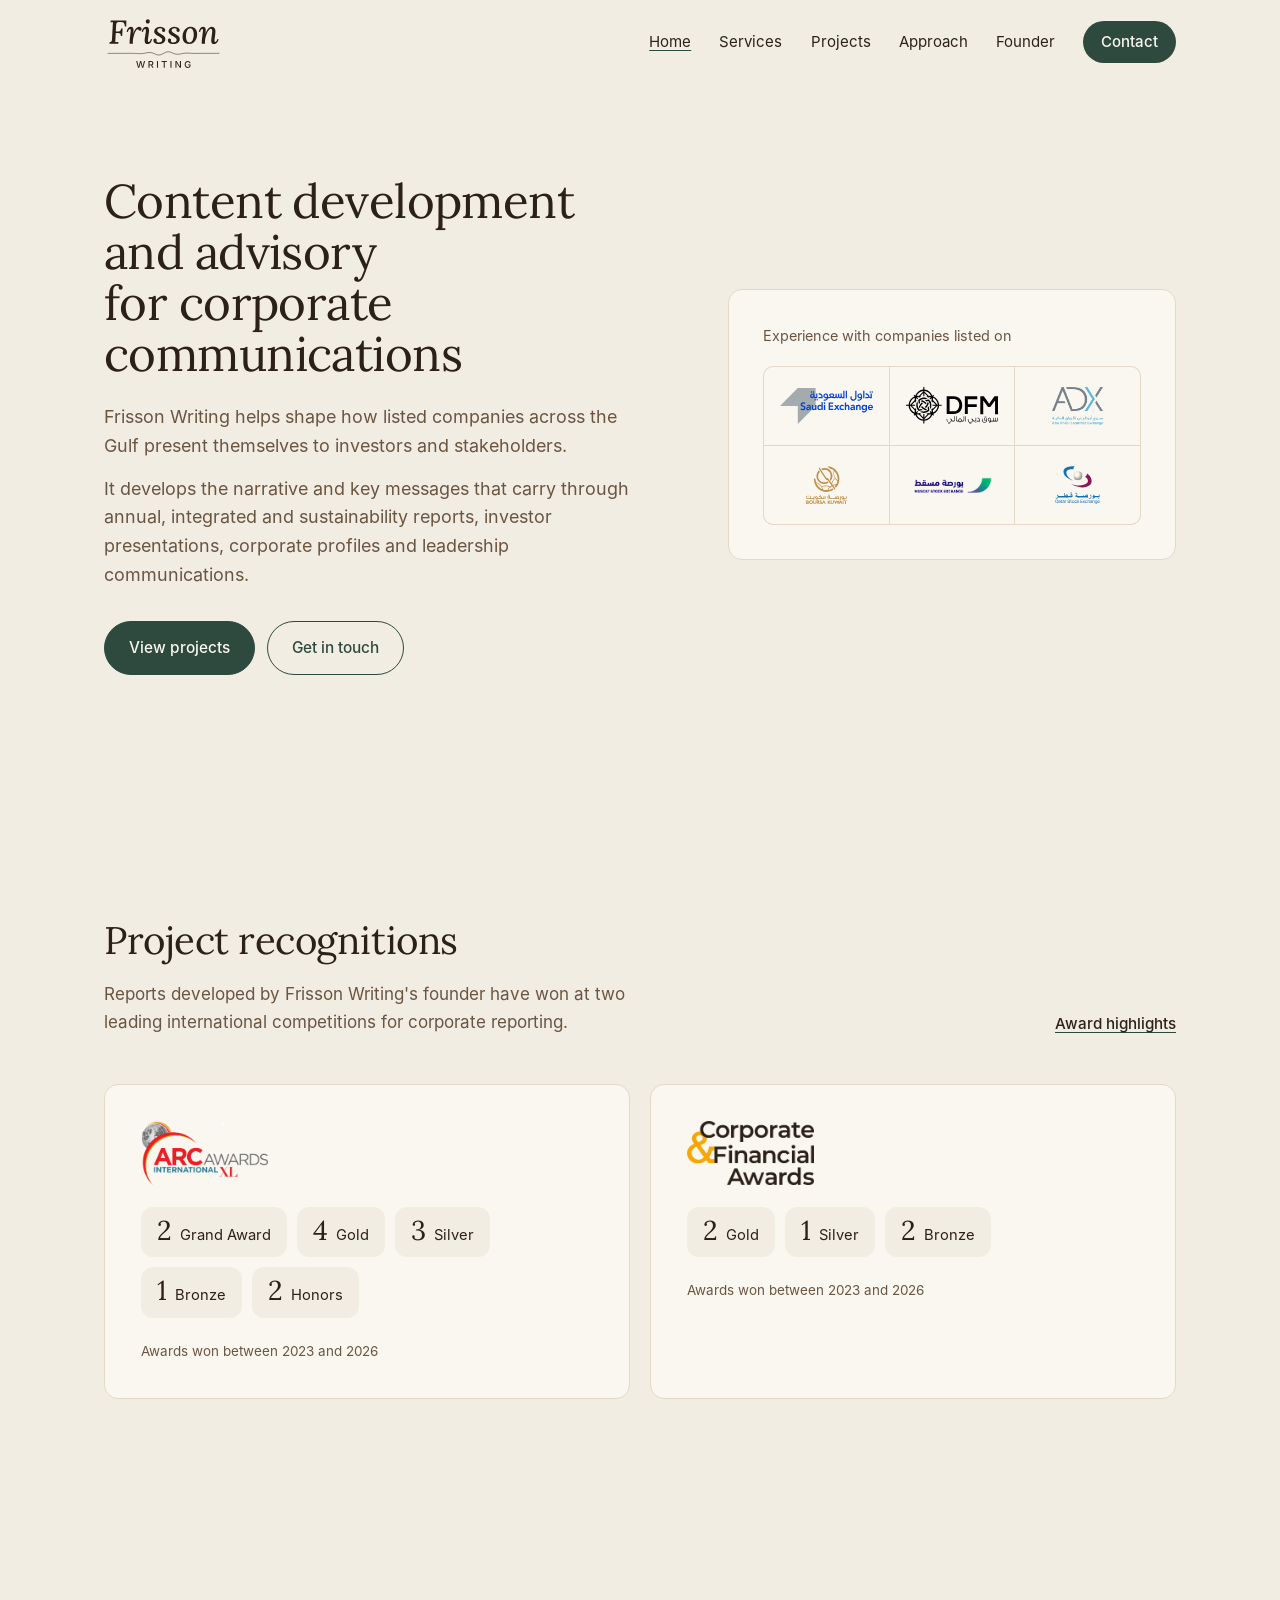
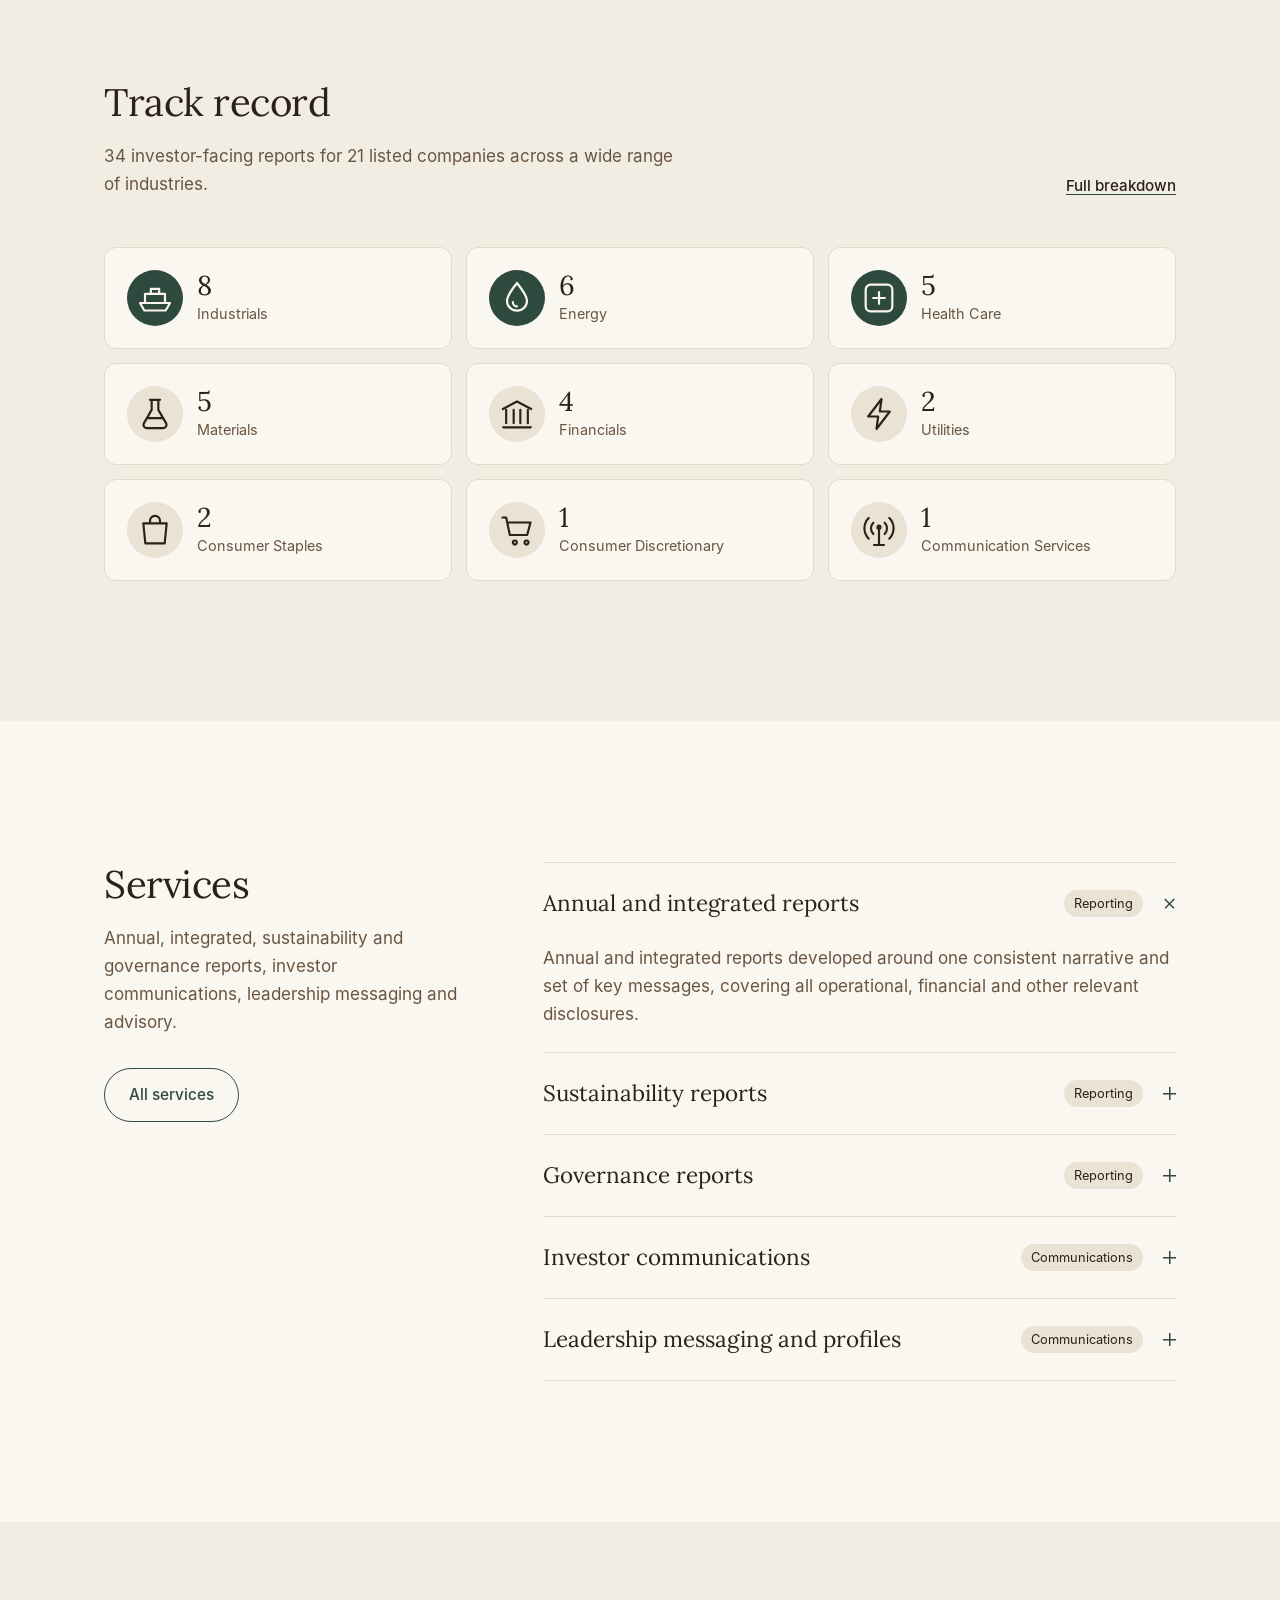
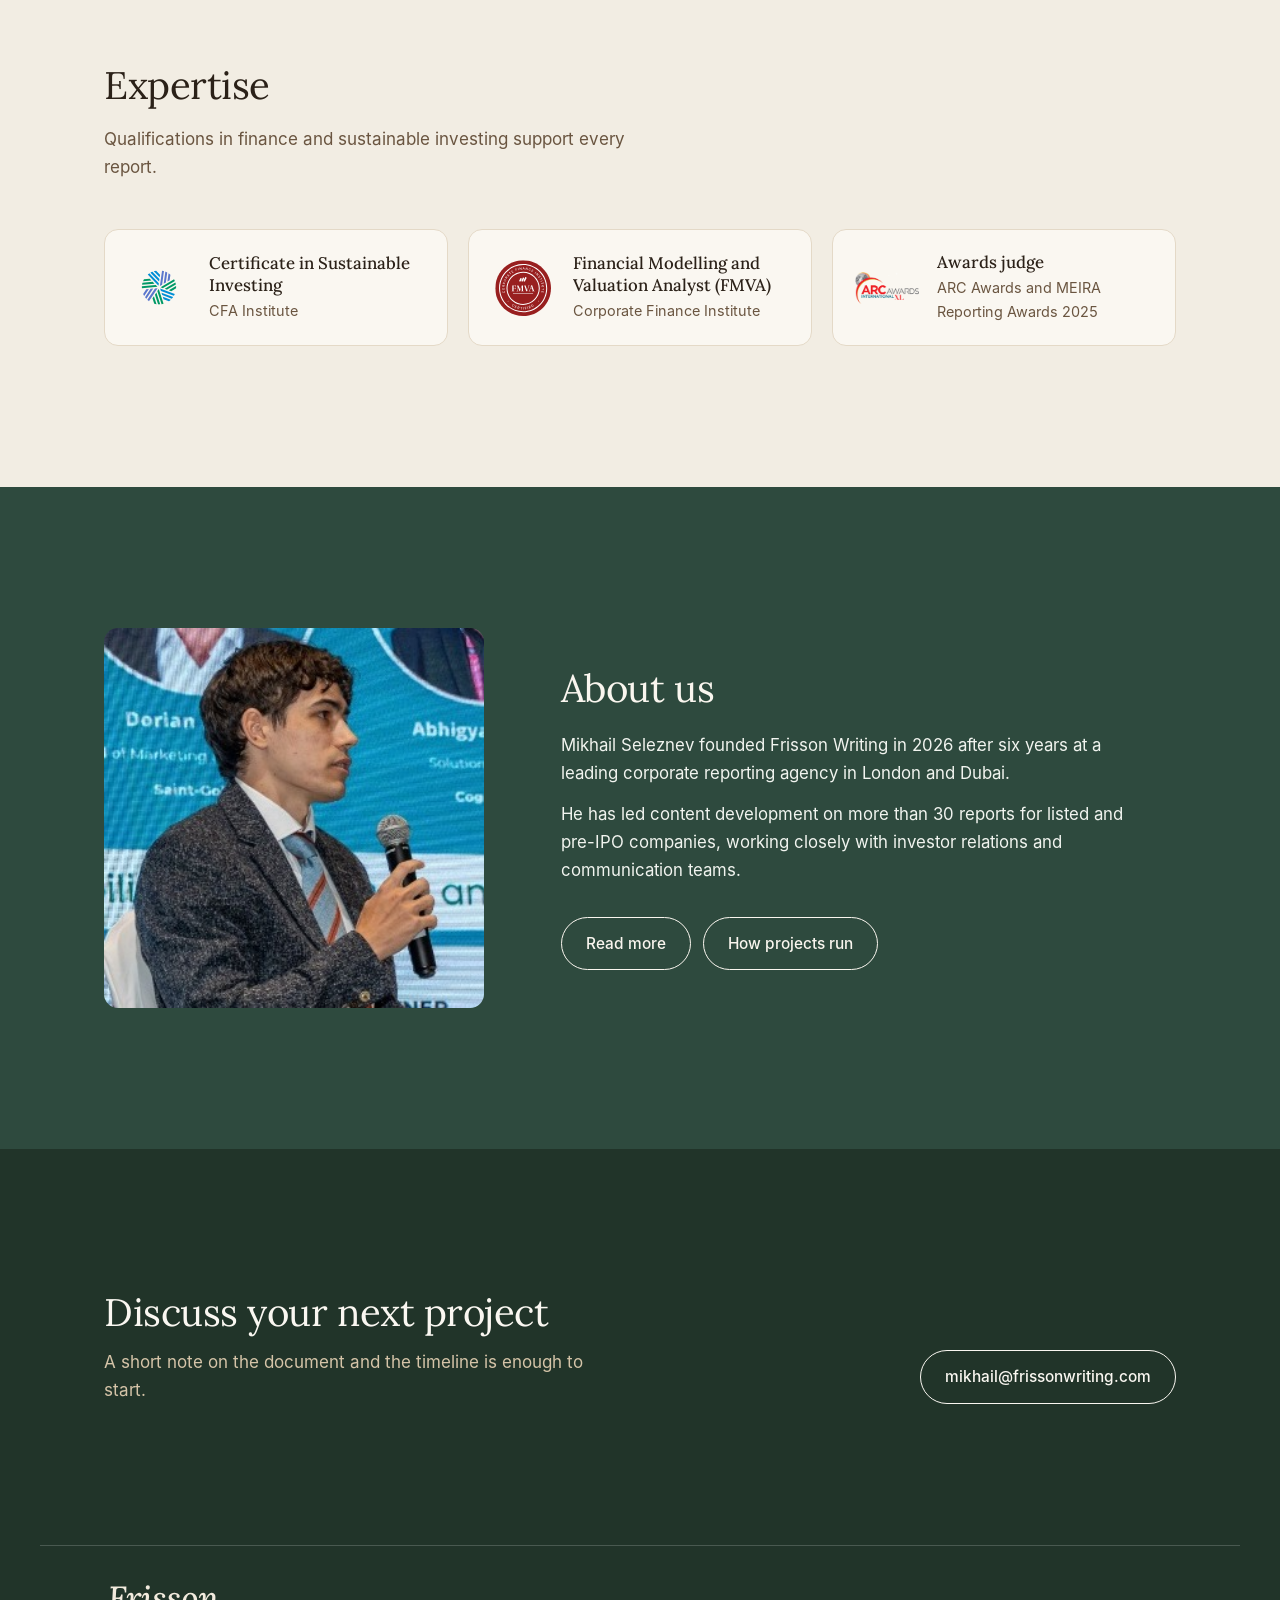
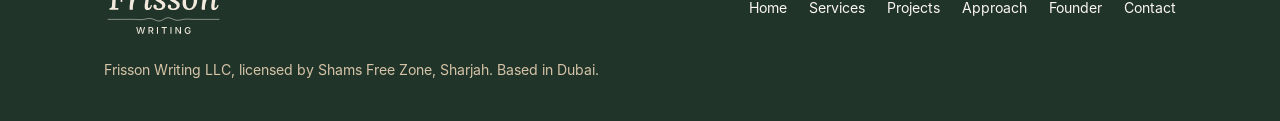
==== index.html @ 2c7cc77e "Warm neutral palette with deep green accents Ivory base, cream cards, deeper green reserved for butt" ====
<!doctype html>
<html lang="en">
<head>
<meta charset="utf-8">
<meta name="viewport" content="width=device-width, initial-scale=1">
<title>Frisson Writing | Corporate communications and report writing</title>
<meta name="description" content="Frisson Writing provides content and consultancy for corporate and investor communications, from annual and sustainability reports to investor presentations and corporate profiles.">
<meta property="og:title" content="Frisson Writing | Corporate communications and report writing">
<meta property="og:description" content="Frisson Writing provides content and consultancy for corporate and investor communications, from annual and sustainability reports to investor presentations and corporate profiles.">
<meta property="og:type" content="website">
<meta property="og:url" content="https://frissonwriting.com/">
<meta property="og:image" content="https://frissonwriting.com/assets/share.png">
<meta property="og:image:width" content="1200">
<meta property="og:image:height" content="630">
<meta property="og:image:alt" content="Frisson Writing">
<meta property="og:site_name" content="Frisson Writing">
<meta name="twitter:card" content="summary_large_image">
<meta name="twitter:image" content="https://frissonwriting.com/assets/share.png">
<meta name="theme-color" content="#F3EDE2">
<link rel="icon" href="assets/favicon.svg" type="image/svg+xml">
<link rel="preload" href="assets/fonts/lora.woff" as="font" type="font/woff" crossorigin>
<link rel="stylesheet" href="assets/site.css">
</head>
<body>
<a class="skip" href="#main">Skip to content</a>
<header class="site-head"><div class="wrap">
<a class="brand" href="index.html"><img src="assets/logo.svg" alt="Frisson Writing, home" width="104" height="52"></a>
<button class="menu-btn" type="button" aria-expanded="false" aria-controls="nav">Menu</button>
<nav class="nav" id="nav" aria-label="Main"><a href="index.html" aria-current="page">Home</a><a href="services.html">Services</a><a href="projects.html">Projects</a><a href="approach.html">Approach</a><a href="founder.html">Founder</a><a class="pill" href="contact.html">Contact</a></nav>
</div></header>
<main id="main">
<section class="hero"><div class="wrap">
<div>
<h1 class="h-home">Content development and advisory for corporate communications</h1>
<p class="lede">Frisson Writing helps shape how listed companies across the Gulf present themselves to investors and stakeholders.</p>
<p class="lede lede-2">It develops the narrative and key messages that carry through annual, integrated and sustainability reports, investor presentations, corporate profiles and leadership communications.</p>
<div class="actions"><a class="btn solid" href="projects.html">View projects</a><a class="btn ghost" href="contact.html">Get in touch</a></div>
</div>
<aside class="panel" aria-label="Exchanges">
<p class="panel-t">Experience with companies listed on</p>
<ul class="exch gcc"><li><div class="logo"><img src="assets/exchanges/tadawul.svg" alt="Saudi Exchange" loading="lazy"></div></li><li><div class="logo"><img src="assets/exchanges/dfm.svg" alt="Dubai Financial Market" loading="lazy"></div></li><li><div class="logo"><img src="assets/exchanges/adx.png" alt="Abu Dhabi Securities Exchange" loading="lazy"></div></li><li><div class="logo"><img src="assets/exchanges/boursa.svg" alt="Boursa Kuwait" loading="lazy"></div></li><li><div class="logo"><img src="assets/exchanges/msx.png" alt="Muscat Stock Exchange" loading="lazy"></div></li><li><div class="logo"><img src="assets/exchanges/qse.svg" alt="Qatar Stock Exchange" loading="lazy"></div></li></ul>
</aside>
</div></section>

<section class="sec-recog"><div class="wrap">
<div class="sec-head"><div><h2>Project recognitions</h2><p class="intro">Reports developed by Frisson Writing's founder have won at two leading international competitions for corporate reporting.</p></div><a class="more" href="projects.html#awards">Award highlights</a></div>
<div class="recards"><article class="recard"><img src="assets/badges/arc.png" alt="ARC Awards"><ul class="chips"><li><b>2</b>Grand Award</li><li><b>4</b>Gold</li><li><b>3</b>Silver</li><li><b>1</b>Bronze</li><li><b>2</b>Honors</li></ul><p class="small-note">Awards won between 2023 and 2026</p></article><article class="recard"><img src="assets/badges/cfawards.png" alt="Corporate &amp; Financial Awards"><ul class="chips"><li><b>2</b>Gold</li><li><b>1</b>Silver</li><li><b>2</b>Bronze</li></ul><p class="small-note">Awards won between 2023 and 2026</p></article></div>
</div></section>

<section><div class="wrap">
<div class="sec-head"><div><h2>Track record</h2><p class="intro">34 investor-facing reports for 21 listed companies across a wide range of industries.</p></div><a class="more" href="projects.html">Full breakdown</a></div>
<ul class="inds"><li><svg class="ico" viewBox="0 0 24 24" aria-hidden="true"><path d="M3 15h18l-2.6 4.5H5.6z M6 15V9.5h12V15 M9.5 9.5V6.5h5v3"/></svg><span class="n">8</span><span class="l">Industrials</span></li><li><svg class="ico" viewBox="0 0 24 24" aria-hidden="true"><path d="M12 3c3.6 4.5 6 7.7 6 10.6a6 6 0 0 1-12 0C6 10.7 8.4 7.5 12 3z M9.5 14.5a2.5 2.5 0 0 0 2.5 2.5"/></svg><span class="n">6</span><span class="l">Energy</span></li><li><svg class="ico" viewBox="0 0 24 24" aria-hidden="true"><path d="M7 4h10a3 3 0 0 1 3 3v10a3 3 0 0 1-3 3H7a3 3 0 0 1-3-3V7a3 3 0 0 1 3-3z M12 8.5v7 M8.5 12h7"/></svg><span class="n">5</span><span class="l">Health Care</span></li><li><svg class="ico" viewBox="0 0 24 24" aria-hidden="true"><path d="M9 3.5h6 M10 3.5v6L5.3 17.6A2 2 0 0 0 7 20.5h10a2 2 0 0 0 1.7-2.9L14 9.5v-6 M7.6 14.5h8.8"/></svg><span class="n">5</span><span class="l">Materials</span></li><li><svg class="ico" viewBox="0 0 24 24" aria-hidden="true"><path d="M3.5 9L12 4.5 20.5 9 M5.5 9.5v8 M10 9.5v8 M14 9.5v8 M18.5 9.5v8 M3.5 20h17"/></svg><span class="n">4</span><span class="l">Financials</span></li><li><svg class="ico" viewBox="0 0 24 24" aria-hidden="true"><path d="M13.5 3L5.5 13.5h6L10.5 21l8-10.5h-6z"/></svg><span class="n">2</span><span class="l">Utilities</span></li><li><svg class="ico" viewBox="0 0 24 24" aria-hidden="true"><path d="M5 8h14l-1.2 12H6.2z M9 8V6.5a3 3 0 0 1 6 0V8"/></svg><span class="n">2</span><span class="l">Consumer Staples</span></li><li><svg class="ico" viewBox="0 0 24 24" aria-hidden="true"><path d="M3 4.5h2.5l2.2 10.5h10.4l2-7.5H6.6 M9.5 19.5a1.2 1.2 0 1 0 0-.01 M16.5 19.5a1.2 1.2 0 1 0 0-.01"/></svg><span class="n">1</span><span class="l">Consumer Discretionary</span></li><li><svg class="ico" viewBox="0 0 24 24" aria-hidden="true"><path d="M12 11v10 M9 21h6 M8.6 7.6a4.8 4.8 0 0 0 0 6.8 M15.4 7.6a4.8 4.8 0 0 1 0 6.8 M5.8 4.8a8.8 8.8 0 0 0 0 12.4 M18.2 4.8a8.8 8.8 0 0 1 0 12.4 M12 11.2a.9.9 0 1 0 0-1.8.9.9 0 0 0 0 1.8z"/></svg><span class="n">1</span><span class="l">Communication Services</span></li></ul>
</div></section>

<section class="sec-paper"><div class="wrap split">
<div class="stick"><h2>Services</h2><p class="intro">Annual, integrated, sustainability and governance reports, investor communications, leadership messaging and advisory.</p><div class="actions"><a class="btn ghost" href="services.html">All services</a></div></div>
<div class="acc"><details open><summary>Annual and integrated reports<span class="tag">Reporting</span></summary><div class="body"><p>Annual and integrated reports developed around one consistent narrative and set of key messages, covering all operational, financial and other relevant disclosures.</p></div></details><details><summary>Sustainability reports<span class="tag">Reporting</span></summary><div class="body"><p>People-focused sustainability reports developed in line with ESG rating requirements, disclosure rules and international frameworks such as GRI, SASB, the UN SDGs and IFRS S1 and S2.</p></div></details><details><summary>Governance reports<span class="tag">Reporting</span></summary><div class="body"><p>Governance reports developed in line with regional and international best practice and local listing rules.</p></div></details><details><summary>Investor communications<span class="tag">Communications</span></summary><div class="body"><p>Presentations, equity story development and FAQs that keep the company&#x27;s message to the market consistent.</p></div></details><details><summary>Leadership messaging and profiles<span class="tag">Communications</span></summary><div class="body"><p>Statements and key messages for the chairman, CEO, CFO and other C-suite leaders, plus company profiles, drafted from interviews with leadership.</p></div></details></div>
</div></section>

<section><div class="wrap">
<div class="sec-head"><div><h2>Expertise</h2><p class="intro">Qualifications in finance and sustainable investing support every report.</p></div></div>
<ul class="expertise">
<li><img src="assets/badges/cfa.svg" alt=""><div><h3>Certificate in Sustainable Investing</h3><p>CFA Institute</p></div></li>
<li><img src="assets/badges/fmva.svg" alt=""><div><h3>Financial Modelling and Valuation Analyst (FMVA)</h3><p>Corporate Finance Institute</p></div></li>
<li><img src="assets/badges/arc.png" alt=""><div><h3>Awards judge</h3><p>ARC Awards and MEIRA Reporting Awards 2025</p></div></li>
</ul>
</div></section>

<section class="sec-accent"><div class="wrap founder">
<figure><div class="portrait"><img src="assets/founder.jpg" width="299" height="299" alt="Mikhail Seleznev"></div></figure>
<div class="bio">
<h2>About us</h2>
<p>Mikhail Seleznev founded Frisson Writing in 2026 after six years at a leading corporate reporting agency in London and Dubai.</p>
<p>He has led content development on more than 30 reports for listed and pre-IPO companies, working closely with investor relations and communication teams.</p>
<div class="actions"><a class="btn ghost" href="founder.html">Read more</a><a class="btn ghost" href="approach.html">How projects run</a></div>
</div>
</div></section>
<section class="cta"><div class="wrap">
<div><h2>Discuss your next project</h2><p>A short note on the document and the timeline is enough to start.</p></div>
<a class="btn" href="mailto:mikhail@frissonwriting.com">mikhail@frissonwriting.com</a>
</div></section>
</main>
<footer class="site-foot"><div class="wrap">
<img src="assets/logo-light.svg" alt="Frisson Writing" width="180" height="60">
<nav aria-label="Footer"><a href="index.html">Home</a><a href="services.html">Services</a><a href="projects.html">Projects</a><a href="approach.html">Approach</a><a href="founder.html">Founder</a><a href="contact.html">Contact</a></nav>
<span>Frisson Writing LLC, licensed by Shams Free Zone, Sharjah. Based in Dubai.</span>
</div></footer>
<script>
(function () {
  var h = document.querySelector('.site-head'), b = document.querySelector('.menu-btn'), n = document.getElementById('nav');
  var on = function () { h.classList.toggle('scrolled', window.scrollY > 8); }; on(); window.addEventListener('scroll', on, { passive: true });
  b.addEventListener('click', function () { var o = n.classList.toggle('open'); b.setAttribute('aria-expanded', o); b.textContent = o ? 'Close' : 'Menu'; });
})();
</script>

</body>
</html>
---- assets/site.css ----
/* Frisson Writing. Beige scale, Lora and Inter. */
@font-face { font-family: "Lora"; src: url("fonts/lora.woff") format("woff"); font-weight: 400 700; font-style: normal; font-display: swap; }
@font-face { font-family: "Lora"; src: url("fonts/lora-italic.woff") format("woff"); font-weight: 400 700; font-style: italic; font-display: swap; }
@font-face { font-family: "Inter"; src: url("fonts/inter-Regular.woff") format("woff"); font-weight: 400; font-display: swap; }
@font-face { font-family: "Inter"; src: url("fonts/inter-Medium.woff") format("woff"); font-weight: 500; font-display: swap; }

:root {
  --accent: #2E4A3E;
  --accent-deep: #213429;
  --accent-mid: #8C9A8F;
  --tint: #EAE2D4;
  --tint-2: #FAF7F1;
  --line: #E4D9C7;
  --linen: #F2EDE3;
  --paper: #FAF7F1;
  --oat: #E8DECD;
  --sand: #D5C4A8;
  --camel: #A88C66;
  --bark: #6A5540;
  --espresso: #2B2118;
  --serif: "Lora", Georgia, "Times New Roman", serif;
  --sans: "Inter", "Helvetica Neue", Arial, sans-serif;
  --gutter: clamp(20px, 5vw, 64px);
  --max: 1200px;
  --radius: 14px;
}

* { box-sizing: border-box; }
html { -webkit-text-size-adjust: 100%; scroll-behavior: smooth; scroll-padding-top: 90px; }
body { margin: 0; background: var(--linen); color: var(--espresso); font-family: var(--sans); font-size: 17px; line-height: 1.65; -webkit-font-smoothing: antialiased; }
img { display: block; max-width: 100%; }
a { color: inherit; text-decoration-thickness: 1px; text-underline-offset: 0.22em; }
:focus-visible { outline: 2px solid var(--espresso); outline-offset: 3px; border-radius: 4px; }
h1, h2, h3, p, ul, ol, figure, dl, dd { margin: 0; }
ul, ol { padding: 0; list-style: none; }
.wrap { max-width: var(--max); margin: 0 auto; padding: 0 var(--gutter); }
.skip { position: absolute; left: -999px; top: 8px; background: var(--espresso); color: var(--linen); padding: 8px 14px; border-radius: 8px; z-index: 20; }
.skip:focus { left: 8px; }

/* Type */
h1, h2 { font-family: var(--serif); font-weight: 400; letter-spacing: -0.012em; text-wrap: balance; }
h1 { font-size: clamp(2.4rem, 5.2vw, 4.25rem); line-height: 1.06; }
h2 { font-size: clamp(1.75rem, 3vw, 2.5rem); line-height: 1.15; }
h3 { font-family: var(--serif); font-weight: 500; font-size: 1.2rem; line-height: 1.3; }
.lede { font-size: clamp(1.06rem, 1.4vw, 1.2rem); line-height: 1.6; color: var(--bark); max-width: 36em; }
.muted { color: var(--bark); }
.intro { margin-top: 18px; color: var(--bark); max-width: 34em; }

/* Header */
.site-head { position: sticky; top: 0; z-index: 10; background: color-mix(in srgb, var(--linen) 88%, transparent); backdrop-filter: blur(10px); -webkit-backdrop-filter: blur(10px); border-bottom: 1px solid transparent; transition: border-color .2s; }
.site-head.scrolled { border-bottom-color: var(--sand); }
.site-head .wrap { display: flex; align-items: center; justify-content: space-between; gap: 24px; height: 84px; }
.brand-text { display: inline-flex; align-items: baseline; gap: 9px; text-decoration: none; }
.brand-text .bf { font-family: var(--serif); font-style: italic; font-weight: 500; font-size: 1.65rem; line-height: 1; }
.brand-text .bw { font-size: 0.86rem; font-weight: 500; letter-spacing: 0.24em; text-transform: uppercase; color: var(--bark); }
.sr { position: absolute; width: 1px; height: 1px; overflow: hidden; clip: rect(0 0 0 0); white-space: nowrap; }
.nav { display: flex; align-items: center; gap: clamp(14px, 2.2vw, 30px); font-size: 0.94rem; }
.nav a { text-decoration: none; padding: 6px 0; }
.nav a.pill { padding: 9px 18px; }
.nav a:not(.pill):hover { color: var(--bark); }
.nav a[aria-current="page"]:not(.pill) { text-decoration: underline; text-decoration-color: var(--camel); }
.pill { display: inline-block; padding: 9px 18px; border-radius: 999px; background: var(--espresso); color: var(--paper); font-weight: 500; text-decoration: none; transition: background .2s; }
.pill:hover { background: var(--bark); }
.menu-btn { display: none; font: inherit; font-size: 0.94rem; background: none; border: 1px solid var(--camel); color: inherit; border-radius: 999px; padding: 7px 16px; cursor: pointer; }

/* Buttons */
.btn { display: inline-flex; align-items: center; gap: 8px; font-size: 0.96rem; font-weight: 500; text-decoration: none; padding: 13px 24px; border-radius: 999px; border: 1px solid var(--espresso); transition: background .2s, color .2s, border-color .2s; }
.btn.solid { background: var(--espresso); color: var(--paper); }
.btn.solid:hover { background: var(--bark); border-color: var(--bark); }
.btn.ghost:hover { background: var(--espresso); color: var(--paper); }
.actions { display: flex; flex-wrap: wrap; gap: 12px; margin-top: 32px; }
.more { font-weight: 500; font-size: 0.95rem; white-space: nowrap; }

/* Sections */
section { padding: clamp(80px, 11vw, 148px) 0; }
.sec-paper { background: var(--paper); }
.sec-oat { background: var(--oat); }
.sec-head { display: flex; justify-content: space-between; align-items: end; gap: 16px 32px; flex-wrap: wrap; margin-bottom: clamp(28px, 4vw, 48px); }

/* Hero */
.hero { padding: clamp(48px, 7vw, 96px) 0 clamp(56px, 8vw, 104px); }
.hero .wrap { display: grid; grid-template-columns: 1.1fr 0.9fr; gap: clamp(32px, 6vw, 80px); align-items: center; }
.hero .lede { margin-top: 24px; }
/* Recognition strip */
.recog { padding: 28px 0; border-top: 1px solid var(--sand); border-bottom: 1px solid var(--sand); }
.recog .wrap { display: flex; flex-wrap: wrap; align-items: center; gap: 14px 40px; }
.recog p { font-size: 0.9rem; color: var(--bark); }
.recog ul { display: flex; flex-wrap: wrap; gap: 10px 32px; }
.recog li { font-family: var(--serif); font-size: 1.02rem; }
.recog li span { font-family: var(--sans); font-size: 0.84rem; color: var(--bark); margin-left: 6px; }

/* Rail */
.car-track { display: grid; grid-auto-flow: column; grid-auto-columns: clamp(220px, 24vw, 280px); gap: 28px; overflow-x: auto; padding-bottom: 16px; }
.carousel.js .car-track { grid-auto-flow: row dense; grid-template-columns: repeat(var(--cols), minmax(0, 1fr)); overflow: visible; align-items: start; gap: 28px clamp(20px, 2.6vw, 36px); padding-bottom: 0; }
.carousel.js .car-track > [hidden] { display: none; }
.carousel.js.one .card.is-wide { grid-column: auto; }
.carousel.js.one .card.is-wide .slot { aspect-ratio: auto; }
.car-track.fade { animation: carfade .45s ease; }
@keyframes carfade { from { opacity: 0; transform: translateX(12px); } to { opacity: 1; transform: none; } }
.car-nav { display: flex; align-items: center; justify-content: center; gap: 18px; margin-top: 36px; }
.car-nav[hidden] { display: none; }
.car-btn { width: 48px; height: 48px; border-radius: 50%; border: 1px solid var(--espresso); background: transparent; color: var(--espresso); display: grid; place-items: center; cursor: pointer; transition: background .2s, color .2s, opacity .2s; }
.car-btn svg { width: 18px; height: 18px; fill: none; stroke: currentColor; stroke-width: 1.6; stroke-linecap: round; stroke-linejoin: round; }
.car-btn:hover:not(:disabled) { background: var(--espresso); color: var(--paper); }
.car-btn:disabled { opacity: .3; cursor: default; }
.car-count { font-size: 0.9rem; color: var(--bark); min-width: 3.5em; text-align: center; font-variant-numeric: tabular-nums; }
@media (prefers-reduced-motion: reduce) { .car-track.fade { animation: none; } }

/* Project card */
.card { display: block; position: relative; text-decoration: none; }
.card .frame, .card .slot .frame { transition: transform .3s ease, box-shadow .3s ease; box-shadow: 0 1px 0 rgba(43,33,24,.06); }
a.card:hover .frame { transform: translateY(-4px); box-shadow: 0 20px 34px -20px rgba(43,33,24,.5); }
.card h3 { margin-top: 16px; font-size: 1.08rem; }
.card .sub { font-size: 0.88rem; color: var(--bark); margin-top: 2px; line-height: 1.5; }
.card .role { font-size: 0.86rem; margin-top: 8px; line-height: 1.5; }
.card .link { display: inline-block; font-size: 0.86rem; font-weight: 500; margin-top: 8px; text-decoration: underline; text-decoration-color: var(--camel); }
.awards { display: flex; flex-direction: column; gap: 6px; margin-top: 12px; }
.award { display: inline-flex; align-self: flex-start; align-items: center; gap: 7px; font-size: 0.78rem; line-height: 1.3; padding: 5px 11px 5px 9px; border-radius: 999px; background: var(--espresso); color: var(--paper); }
.award::before { content: ""; width: 7px; height: 7px; border-radius: 50%; background: var(--sand); flex: none; }
.award.short { background: transparent; color: var(--espresso); border: 1px solid var(--camel); }
.award.short::before { background: var(--camel); }

/* Grid */
.grid { grid-auto-flow: dense; display: grid; grid-template-columns: repeat(auto-fill, minmax(210px, 1fr)); gap: clamp(32px, 4vw, 52px) clamp(20px, 2.6vw, 36px); }
.grid article[hidden] { display: none; }
.filters { display: flex; flex-wrap: wrap; gap: 8px; margin-bottom: 40px; }
.filters button { font: inherit; font-size: 0.9rem; color: inherit; background: var(--paper); padding: 8px 18px; border: 1px solid var(--sand); border-radius: 999px; cursor: pointer; }
.filters button:hover { border-color: var(--camel); }
.filters button[aria-pressed="true"] { background: var(--espresso); border-color: var(--espresso); color: var(--paper); }
.disclaimer { margin-top: 64px; font-size: 0.88rem; color: var(--bark); max-width: 46em; }

/* Split with sticky heading */
.split { display: grid; grid-template-columns: 4fr 7fr; gap: clamp(32px, 6vw, 96px); align-items: start; }
.split > .stick { position: sticky; top: 112px; }

/* Accordion */
.acc { border-top: 1px solid var(--sand); }
.acc details { border-bottom: 1px solid var(--sand); }
.acc summary { list-style: none; cursor: pointer; display: flex; justify-content: space-between; align-items: center; gap: 20px; padding: 22px 0; font-family: var(--serif); font-size: clamp(1.15rem, 1.8vw, 1.4rem); }
.acc summary::-webkit-details-marker { display: none; }
.acc summary::after { content: ""; flex: none; width: 13px; height: 13px; background: linear-gradient(var(--espresso), var(--espresso)) center/100% 1.5px no-repeat, linear-gradient(var(--espresso), var(--espresso)) center/1.5px 100% no-repeat; transition: transform .25s; }
.acc details[open] summary::after { transform: rotate(45deg); }
.acc summary .tag { margin-left: auto; font-family: var(--sans); font-size: 0.8rem; color: var(--bark); }
.acc .body { padding: 0 0 24px; color: var(--bark); max-width: 40em; }
.acc .body p + p { margin-top: 10px; }

/* Plain list */
.list { border-top: 1px solid var(--sand); }
.list li { display: grid; grid-template-columns: minmax(150px, 1fr) 2fr; gap: 8px 32px; padding: 20px 0; border-bottom: 1px solid var(--sand); }
.list li h3 { font-size: 1.08rem; }
.list li p { color: var(--bark); font-size: 0.96rem; }
.tags { display: flex; flex-wrap: wrap; gap: 8px; margin-top: 28px; }
.tags li { font-size: 0.84rem; padding: 6px 13px; border: 1px solid var(--camel); border-radius: 999px; }

/* Timeline */
.timeline { position: relative; counter-reset: s; }
.timeline::before { content: ""; position: absolute; left: 15px; top: 8px; bottom: 8px; width: 1px; background: var(--camel); }
.timeline li { position: relative; padding: 0 0 36px 60px; counter-increment: s; }
.timeline li:last-child { padding-bottom: 0; }
.timeline li::before { content: counter(s); position: absolute; left: 0; top: -2px; width: 31px; height: 31px; border-radius: 50%; background: var(--linen); border: 1px solid var(--camel); display: grid; place-items: center; font-size: 0.8rem; font-weight: 500; }
.sec-paper .timeline li::before { background: var(--paper); }
.timeline h3 { margin-bottom: 4px; }
.timeline p { color: var(--bark); font-size: 0.97rem; max-width: 36em; }

/* Examples */
.examples { display: grid; grid-template-columns: repeat(3, 1fr); gap: 20px; }
.examples li { background: var(--paper); border-radius: var(--radius); padding: 28px; display: flex; flex-direction: column; gap: 12px; }
.examples .when { align-self: flex-start; font-size: 0.8rem; font-weight: 500; padding: 4px 11px; border-radius: 999px; background: var(--oat); }
.examples p { color: var(--bark); font-size: 0.95rem; }

/* Founder */
.founder, .hero .wrap.founder { display: grid; grid-template-columns: minmax(0, 380px) 1fr; gap: clamp(32px, 6vw, 88px); align-items: center; }
.portrait { border-radius: var(--radius); overflow: hidden; aspect-ratio: 1 / 1; background: var(--sand); }
.portrait img { width: 100%; height: 100%; object-fit: cover; }
.portrait + figcaption { font-size: 0.84rem; color: var(--bark); margin-top: 10px; }
.bio p { font-size: 1.05rem; max-width: 34em; }
.bio p + p { margin-top: 14px; }
.bio h2 { margin-bottom: 22px; }
.facts { display: grid; grid-template-columns: 1fr 1fr; gap: 0 40px; margin-top: 32px; }
.facts div { padding: 14px 0; border-top: 1px solid var(--sand); }
.facts dt { font-weight: 500; font-size: 0.96rem; }
.facts dd { color: var(--bark); font-size: 0.9rem; }

/* CTA */
.cta { background: var(--espresso); color: var(--paper); }
.cta .wrap { display: flex; justify-content: space-between; align-items: end; gap: 28px 48px; flex-wrap: wrap; }
.cta p { color: var(--sand); margin-top: 14px; max-width: 30em; }
.cta .btn { border-color: var(--paper); color: var(--paper); }
.cta .btn:hover { background: var(--paper); color: var(--espresso); }
.mail { font-family: var(--serif); font-size: clamp(1.4rem, 4vw, 3rem); line-height: 1.2; overflow-wrap: anywhere; text-decoration-color: var(--camel); }

/* Contact */
.contact-list { margin-top: 48px; display: grid; grid-template-columns: repeat(3, 1fr); gap: 24px 40px; }
.contact-list div { border-top: 1px solid var(--sand); padding-top: 16px; }
.contact-list dt { font-weight: 500; }
.contact-list dd { color: var(--bark); font-size: 0.95rem; margin-top: 4px; }

/* Footer */
.site-foot { background: var(--espresso); color: var(--sand); font-size: 0.88rem; padding: 0 0 40px; }
.site-foot .wrap { border-top: 1px solid var(--bark); padding-top: 32px; display: flex; flex-wrap: wrap; gap: 20px 48px; justify-content: space-between; align-items: center; }
.site-foot img { height: 60px; width: auto; }
.site-foot nav { display: flex; flex-wrap: wrap; gap: 8px 22px; }
.site-foot a { color: var(--paper); text-decoration: none; }
.site-foot a:hover { text-decoration: underline; }

@media (max-width: 900px) {
  .hero .wrap, .split, .founder, .hero .wrap.founder { grid-template-columns: 1fr; }
  .split > .stick { position: static; }
  .examples, .contact-list { grid-template-columns: 1fr; }
  .facts { grid-template-columns: 1fr; }
  .portrait { max-width: 360px; }
}
@media (max-width: 760px) {
  body { font-size: 16px; }
  .menu-btn { display: inline-block; }
  .nav { display: none; position: absolute; top: 84px; left: 0; right: 0; background: var(--linen); flex-direction: column; align-items: flex-start; gap: 4px; padding: 12px var(--gutter) 24px; border-bottom: 1px solid var(--sand); }
  .nav.open { display: flex; }
  .nav .pill { margin-top: 8px; }
  .list li { grid-template-columns: 1fr; }
  .grid { grid-template-columns: repeat(2, 1fr); gap: 32px 16px; }
  .carousel.js .car-track { gap: 32px 16px; }
  .card h3 { font-size: 1rem; }
  .award { font-size: 0.72rem; }
  .acc summary .tag { display: none; }
  .hero .actions .btn { flex: 1 1 auto; justify-content: center; }
  .sec-head { margin-bottom: 24px; }
}
@media (prefers-reduced-motion: reduce) { html { scroll-behavior: auto; } * { transition: none !important; } }

/* Exchanges panel and grid */
.panel { background: var(--paper); border-radius: var(--radius); padding: clamp(22px, 3vw, 34px); }
.panel-t { font-size: 0.9rem; color: var(--bark); margin-bottom: 18px; }
.exch { display: grid; grid-template-columns: repeat(4, minmax(0, 1fr)); gap: 1px; background: var(--sand); border: 1px solid var(--sand); border-radius: 10px; overflow: hidden; }
.exch li { background: var(--paper); padding: 20px 16px; display: flex; flex-direction: column; gap: 14px; }
.panel .exch { grid-template-columns: repeat(3, minmax(0, 1fr)); }
.exch .xword { font-size: 0.95rem; }
.panel .exch li { padding: 12px; }
.panel .exch .logo { height: 46px; }
.panel .exch .logo img { max-height: 38px; }
.panel .exch li { padding: 16px; }
.exch .logo { height: 56px; display: grid; place-items: center; }
.exch .logo img { max-height: 48px; max-width: 100%; width: auto; filter: grayscale(1) sepia(.35) brightness(.72) contrast(1.1); mix-blend-mode: multiply; opacity: .9; transition: filter .3s, opacity .3s; }
.exch li:hover .logo img { filter: none; opacity: 1; }
.exch .xword { font-family: var(--serif); font-size: 1rem; line-height: 1.2; text-align: center; color: var(--bark); }
.exch .meta { font-size: 0.85rem; color: var(--bark); line-height: 1.45; border-top: 1px solid var(--oat); padding-top: 10px; }
.exch .meta b { font-family: var(--serif); font-weight: 400; font-size: 1.5rem; color: var(--espresso); margin-right: 4px; }

/* Industries */
.ico { width: 30px; height: 30px; fill: none; stroke: var(--espresso); stroke-width: 1.3; stroke-linecap: round; stroke-linejoin: round; flex: none; }
.ico.sm { width: 18px; height: 18px; stroke-width: 1.5; }
.inds { display: grid; grid-template-columns: repeat(4, minmax(0, 1fr)); gap: 14px; }
.inds li { background: var(--paper); border-radius: 12px; padding: 22px; display: grid; grid-template-columns: auto 1fr; grid-template-rows: auto auto; column-gap: 14px; align-items: center; }
.sec-paper .inds li { background: var(--linen); }
.inds .ico { grid-row: 1 / 3; width: 40px; height: 40px; padding: 8px; box-sizing: content-box; border-radius: 50%; background: var(--oat); }
.inds .n { font-family: var(--serif); font-size: 1.7rem; line-height: 1; }
.inds .l { font-size: 0.9rem; color: var(--bark); line-height: 1.35; }

/* Figures */
.figs { display: grid; grid-template-columns: repeat(4, 1fr); gap: 24px; }
.figs div { border-top: 1px solid var(--espresso); padding-top: 14px; display: flex; flex-direction: column-reverse; gap: 6px; }
.figs dd { font-family: var(--serif); font-size: clamp(2.2rem, 4vw, 3.2rem); line-height: 1; }
.figs dt { font-size: 0.92rem; color: var(--bark); }

/* Size bar */
.capbar { display: flex; height: 56px; border-radius: 10px; overflow: hidden; gap: 3px; }
.capbar .seg, .caplegend .dot { background: var(--sand); }
.capbar .large, .caplegend .large { background: var(--espresso); }
.capbar .mid, .caplegend .mid { background: var(--bark); }
.capbar .small, .caplegend .small { background: var(--camel); }
.capbar .private, .caplegend .private { background: var(--sand); }
.caplegend { display: grid; grid-template-columns: repeat(4, 1fr); gap: 18px; margin-top: 22px; }
.caplegend li { font-size: 0.95rem; line-height: 1.4; }
.caplegend b { font-family: var(--serif); font-weight: 400; font-size: 1.6rem; margin-right: 6px; }
.caplegend .dot { display: inline-block; width: 10px; height: 10px; border-radius: 50%; margin-right: 8px; vertical-align: middle; }
.caplegend small { display: block; color: var(--bark); font-size: 0.84rem; }

/* Project table */
.table-wrap { overflow-x: auto; }
.ptable { width: 100%; border-collapse: collapse; font-size: 0.95rem; }
.ptable th { text-align: left; font-weight: 500; font-size: 0.85rem; color: var(--bark); padding: 0 16px 12px 0; border-bottom: 1px solid var(--espresso); }
.ptable td { padding: 14px 16px 14px 0; border-bottom: 1px solid var(--sand); vertical-align: top; }
.ptable td:first-child { font-family: var(--serif); font-size: 1.05rem; }
.cell-ind { display: inline-flex; align-items: center; gap: 8px; }
.ptable .nwrap { display: flex; flex-wrap: wrap; gap: 6px; }
.ptable td:not(.notes):not([data-l="Listing"]) { white-space: nowrap; }
.ptable .award { white-space: nowrap; }
.status { display: inline-block; font-size: 0.78rem; padding: 4px 11px; border-radius: 999px; background: var(--oat); }

/* Recognised work */
.awardlist { border-top: 1px solid var(--sand); }
.awardlist li { display: grid; grid-template-columns: auto 1fr; gap: 18px; padding: 24px 0; border-bottom: 1px solid var(--sand); }
.awardlist .ico { width: 34px; height: 34px; padding: 9px; box-sizing: content-box; border-radius: 50%; background: var(--oat); }
.awardlist p { color: var(--bark); font-size: 0.95rem; }
.awardlist .awards { flex-direction: row; flex-wrap: wrap; }

@media (max-width: 900px) {
  .inds, .exch { grid-template-columns: repeat(2, minmax(0, 1fr)); }
  .figs, .caplegend { grid-template-columns: repeat(2, 1fr); }
}
@media (max-width: 760px) {
  .inds li { padding: 16px; column-gap: 10px; }
  .inds .ico { width: 30px; height: 30px; padding: 7px; }
  .inds .n { font-size: 1.4rem; }
  .inds .l { font-size: 0.82rem; }
  .ptable thead { display: none; }
  .ptable, .ptable tbody, .ptable tr, .ptable td { display: block; }
  .ptable tr { padding: 16px 0; border-bottom: 1px solid var(--sand); display: grid; grid-template-columns: 1fr 1fr; gap: 6px 16px; }
  .ptable td { border: 0; padding: 0; white-space: normal !important; width: auto !important; }
  .ptable td::before { content: attr(data-l); display: block; font-size: 0.75rem; color: var(--bark); }
  .ptable td.notes:empty { display: none; }
  .ptable td.notes { grid-column: 1 / -1; }
  .ptable td.notes::before { display: none; }
  .exch .logo { height: 44px; }
  .exch .logo img { max-height: 38px; }
}

/* Header logo */
.brand { display: block; line-height: 0; }
.brand img { height: 60px; width: auto; }
/* Recognition strip logos */
.recog li { display: flex; align-items: center; gap: 14px; }
.recog li img { height: 46px; width: auto; }
.recog li span { margin-left: 0; max-width: 16em; line-height: 1.4; }
/* Credentials with badges */
.facts .cred { position: relative; padding-left: 66px; min-height: 72px; }
.facts .cred img { position: absolute; left: 0; top: 14px; width: 48px; height: 48px; object-fit: contain; }

.awardlist .muted-sm { font-size: 0.85rem; color: var(--camel); }

/* Compact home heading */
.hero h1.h-home { font-size: clamp(2.2rem, 4.2vw, 3.5rem); line-height: 1.08; max-width: 13em; }
/* More room between award logos */
.recog ul { gap: 18px 64px; }
@media (max-width: 760px) {
  .recog ul { flex-direction: column; gap: 22px; }
  .recog ul li + li { padding-top: 22px; border-top: 1px solid var(--sand); }
}

.lede-2 { margin-top: 14px !important; }

/* Project filters */
.pfilters { display: flex; flex-wrap: wrap; align-items: end; gap: 12px 16px; margin-bottom: 28px; }
.pf { display: flex; flex-direction: column; gap: 6px; font-size: 0.82rem; color: var(--bark); }
.pf select { font: inherit; font-size: 0.92rem; color: var(--espresso); background: var(--linen); border: 1px solid var(--sand); border-radius: 999px; padding: 9px 34px 9px 14px; min-width: 190px; appearance: none; background-image: linear-gradient(45deg, transparent 50%, var(--bark) 50%), linear-gradient(135deg, var(--bark) 50%, transparent 50%); background-position: calc(100% - 18px) 50%, calc(100% - 13px) 50%; background-size: 5px 5px; background-repeat: no-repeat; cursor: pointer; }
.pf select:hover { border-color: var(--camel); }
.pf-check { flex-direction: row; align-items: center; gap: 8px; padding-bottom: 10px; font-size: 0.92rem; color: var(--espresso); cursor: pointer; }
.pf-check input { width: 16px; height: 16px; accent-color: var(--espresso); }
.pf-reset { font: inherit; font-size: 0.9rem; background: none; border: 0; text-decoration: underline; text-decoration-color: var(--camel); text-underline-offset: 0.22em; color: var(--espresso); padding: 0 0 10px; cursor: pointer; }
.pf-count { margin-left: auto; padding-bottom: 10px; font-size: 0.88rem; color: var(--bark); }
.pf-empty { padding: 24px 0; color: var(--bark); }
.ptable tr[hidden] { display: none; }
/* Competency tag groups */
.taggroups { display: grid; gap: 22px; margin-top: 32px; }
.taggroups h3 { font-size: 1rem; margin-bottom: 10px; }
.taggroups .tags { margin-top: 0; }
@media (max-width: 760px) {
  .pf { flex: 1 1 100%; }
  .pf select { width: 100%; }
  .pf-count { margin-left: 0; flex-basis: 100%; }
}

/* Eucalyptus accent theme */
.btn.solid{background:var(--accent);border-color:var(--accent)}
.btn.ghost{border-color:var(--accent);color:var(--accent)}
.pill{background:var(--accent)}
a{text-decoration-color:var(--accent)}
.nav a[aria-current="page"]:not(.pill){text-decoration-color:var(--accent)}
/* tinted sections */
.sec-paper{background:var(--tint-2)}
.sec-oat{background:var(--tint)}
.recog{background:var(--tint-2);border-color:var(--accent-mid)}
.panel{background:var(--tint)}
.exch{background:var(--accent-mid);border-color:var(--accent-mid)}
.exch li{background:#FAF6EF}
/* icons filled */
.inds li{background:#FAF6EF;border:1px solid var(--tint)}
.inds .ico,.awardlist .ico{background:var(--accent);stroke:#FAF6EF}
.ico.sm{stroke:var(--accent)}
/* awards */
.award{background:var(--accent)}
.award.short{background:var(--tint);border-color:var(--tint);color:var(--espresso)}
.award.short::before{background:var(--accent)}
.award::before{background:var(--tint)}
/* dark bands */
.cta,.site-foot{background:var(--accent-deep)}
.site-foot .wrap{border-color:rgba(255,255,255,.18)}
/* founder teaser band */
.sec-accent{background:var(--accent);color:#FAF6EF}
.sec-accent .bio p{color:#F1F4EF}
.sec-accent .btn.ghost{border-color:#FAF6EF;color:#FAF6EF}
/* accordion */
.acc{border-color:var(--accent-mid)}.acc details{border-color:var(--accent-mid)}
.acc summary .tag{background:var(--tint);color:var(--espresso);padding:3px 10px;border-radius:99px}
.acc summary::after{background:linear-gradient(var(--accent),var(--accent)) center/100% 1.5px no-repeat,linear-gradient(var(--accent),var(--accent)) center/1.5px 100% no-repeat}
/* timeline */
.timeline::before{background:var(--accent-mid)}
.timeline li::before{background:var(--accent);border-color:var(--accent);color:#FAF6EF}
/* lists and tags */
.list{border-color:var(--accent-mid)}.list li{border-color:var(--accent-mid)}
.tags li{border-color:var(--accent);background:#FAF6EF}
/* projects */
.figs div{border-top:3px solid var(--accent)}
.capbar .large,.caplegend .large{background:var(--accent-deep)}
.capbar .mid,.caplegend .mid{background:var(--accent)}
.capbar .small,.caplegend .small{background:var(--accent-mid)}
.capbar .private,.caplegend .private{background:var(--tint)}
.ptable thead th{background:var(--tint);padding:12px 16px 12px 12px;border-bottom:0}
.ptable td:first-child{padding-left:12px}
.ptable td{border-color:var(--tint)}
.status{background:var(--tint);color:var(--espresso)}
.pf select{border-color:var(--accent-mid);background-color:#FAF6EF}
.pf-check input{accent-color:var(--accent)}
/* founder page */
.facts div{border-color:var(--accent-mid)}
.contact-list div{border-color:var(--accent-mid)}
.mail{text-decoration-color:var(--accent)}

.sec-paper .timeline li::before { background: var(--accent); }

/* Exchange logos in original colours */
.exch .logo img, .exch li:hover .logo img { filter: none; opacity: 1; }

/* Project recognitions */
.sec-recog { background: var(--tint-2); }
.recards { display: grid; grid-template-columns: repeat(2, minmax(0, 1fr)); gap: 20px; }
.recard { background: var(--paper); border: 1px solid var(--tint); border-radius: var(--radius); padding: clamp(24px, 3vw, 36px); display: flex; flex-direction: column; gap: 22px; }
.recard img { height: 64px; width: auto; align-self: flex-start; }
.chips { display: flex; flex-wrap: wrap; gap: 10px; }
.chips li { display: flex; align-items: baseline; gap: 8px; padding: 10px 16px; border-radius: 12px; background: var(--tint-2); font-size: 0.92rem; }
.chips b { font-family: var(--serif); font-weight: 400; font-size: 1.7rem; line-height: 1; }
.small-note { font-size: 0.84rem; color: var(--bark); }

/* Expertise strip */
.expertise { display: grid; grid-template-columns: repeat(3, minmax(0, 1fr)); gap: 20px; }
.expertise li { display: flex; gap: 18px; align-items: center; background: var(--paper); border: 1px solid var(--tint); border-radius: var(--radius); padding: 22px; }
.expertise img { width: 64px; height: 56px; object-fit: contain; flex: none; }
.expertise h3 { font-size: 1.05rem; }
.expertise p { font-size: 0.9rem; color: var(--bark); margin-top: 2px; }

/* Nine sectors fit a three-column grid */
.inds { grid-template-columns: repeat(3, minmax(0, 1fr)); }

@media (max-width: 900px) {
  .recards, .expertise { grid-template-columns: 1fr; }
}
@media (max-width: 760px) {
  .inds { grid-template-columns: repeat(2, minmax(0, 1fr)); }
}

.hero h1.h-home { font-size: clamp(2.1rem, 3.7vw, 3.1rem); max-width: 15em; }
.exch.flat { background: none; border: 0; gap: 12px; border-radius: 0; overflow: visible; }
.exch.flat li { border: 1px solid var(--tint); border-radius: 12px; }

/* Warm neutral palette: ivory base, cream cards, deep green accents */
.sec-paper { background: var(--paper); }
.sec-oat, .sec-recog, .recog { background: var(--linen); }
.recog { border-color: var(--line); }
.panel { background: var(--paper); border: 1px solid var(--line); }
.exch { background: var(--line); border-color: var(--line); }
.exch li { background: var(--paper); }
.sec-paper .exch li { background: var(--linen); }
.inds li, .recard, .expertise li { background: var(--paper); border-color: var(--line); }
.sec-paper .inds li, .sec-paper .recard, .sec-paper .expertise li { background: var(--linen); }
.chips li { background: var(--linen); }
.tags li { border-color: var(--sand); background: transparent; }
.acc, .acc details, .list, .list li, .facts div, .contact-list div, .awardlist, .awardlist li { border-color: var(--line); }
/* Green reserved for the three largest sectors; the rest stay neutral */
.inds li:nth-child(n+4) .ico { background: var(--tint); stroke: var(--espresso); }
.awardlist .ico { background: var(--tint); stroke: var(--espresso); }
.award.short { background: var(--tint); border-color: var(--tint); }
.award.short::before { background: var(--accent); }
.timeline::before { background: var(--sand); }
.capbar .private, .caplegend .private { background: var(--sand); }
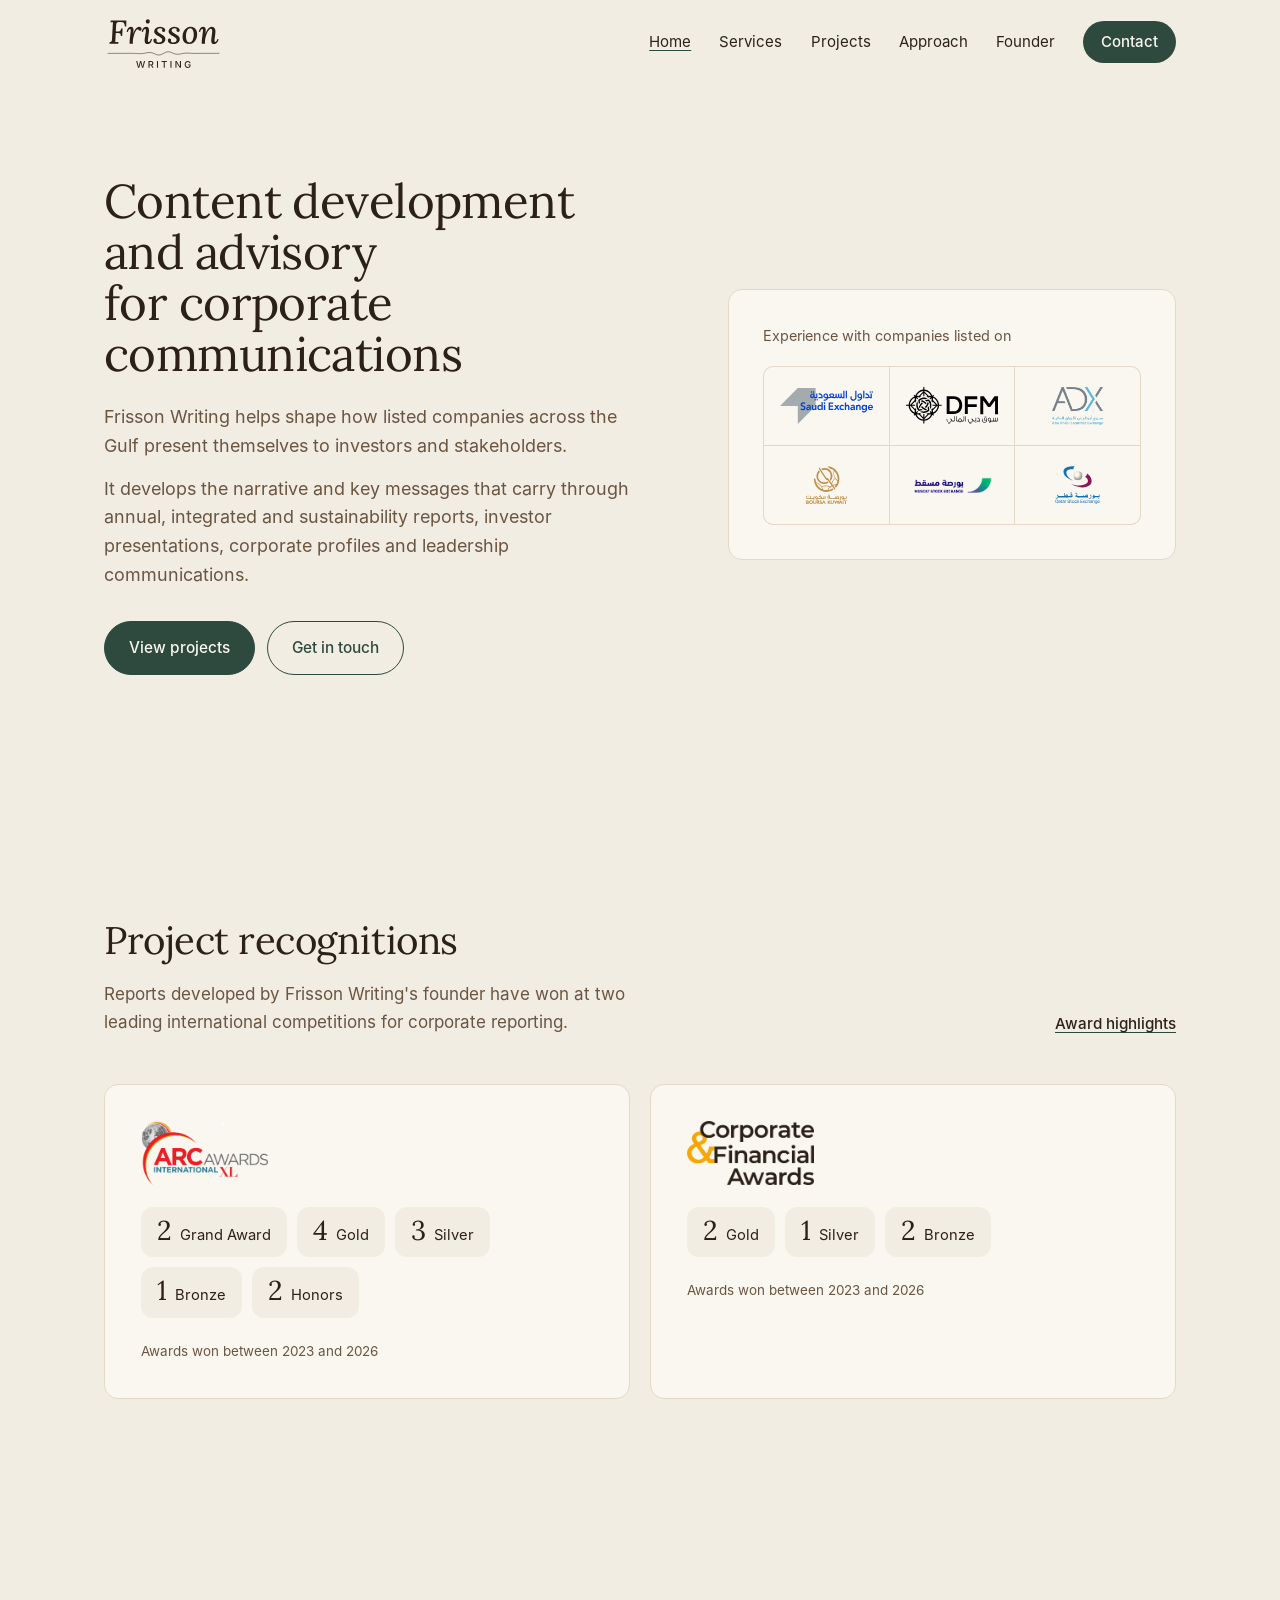
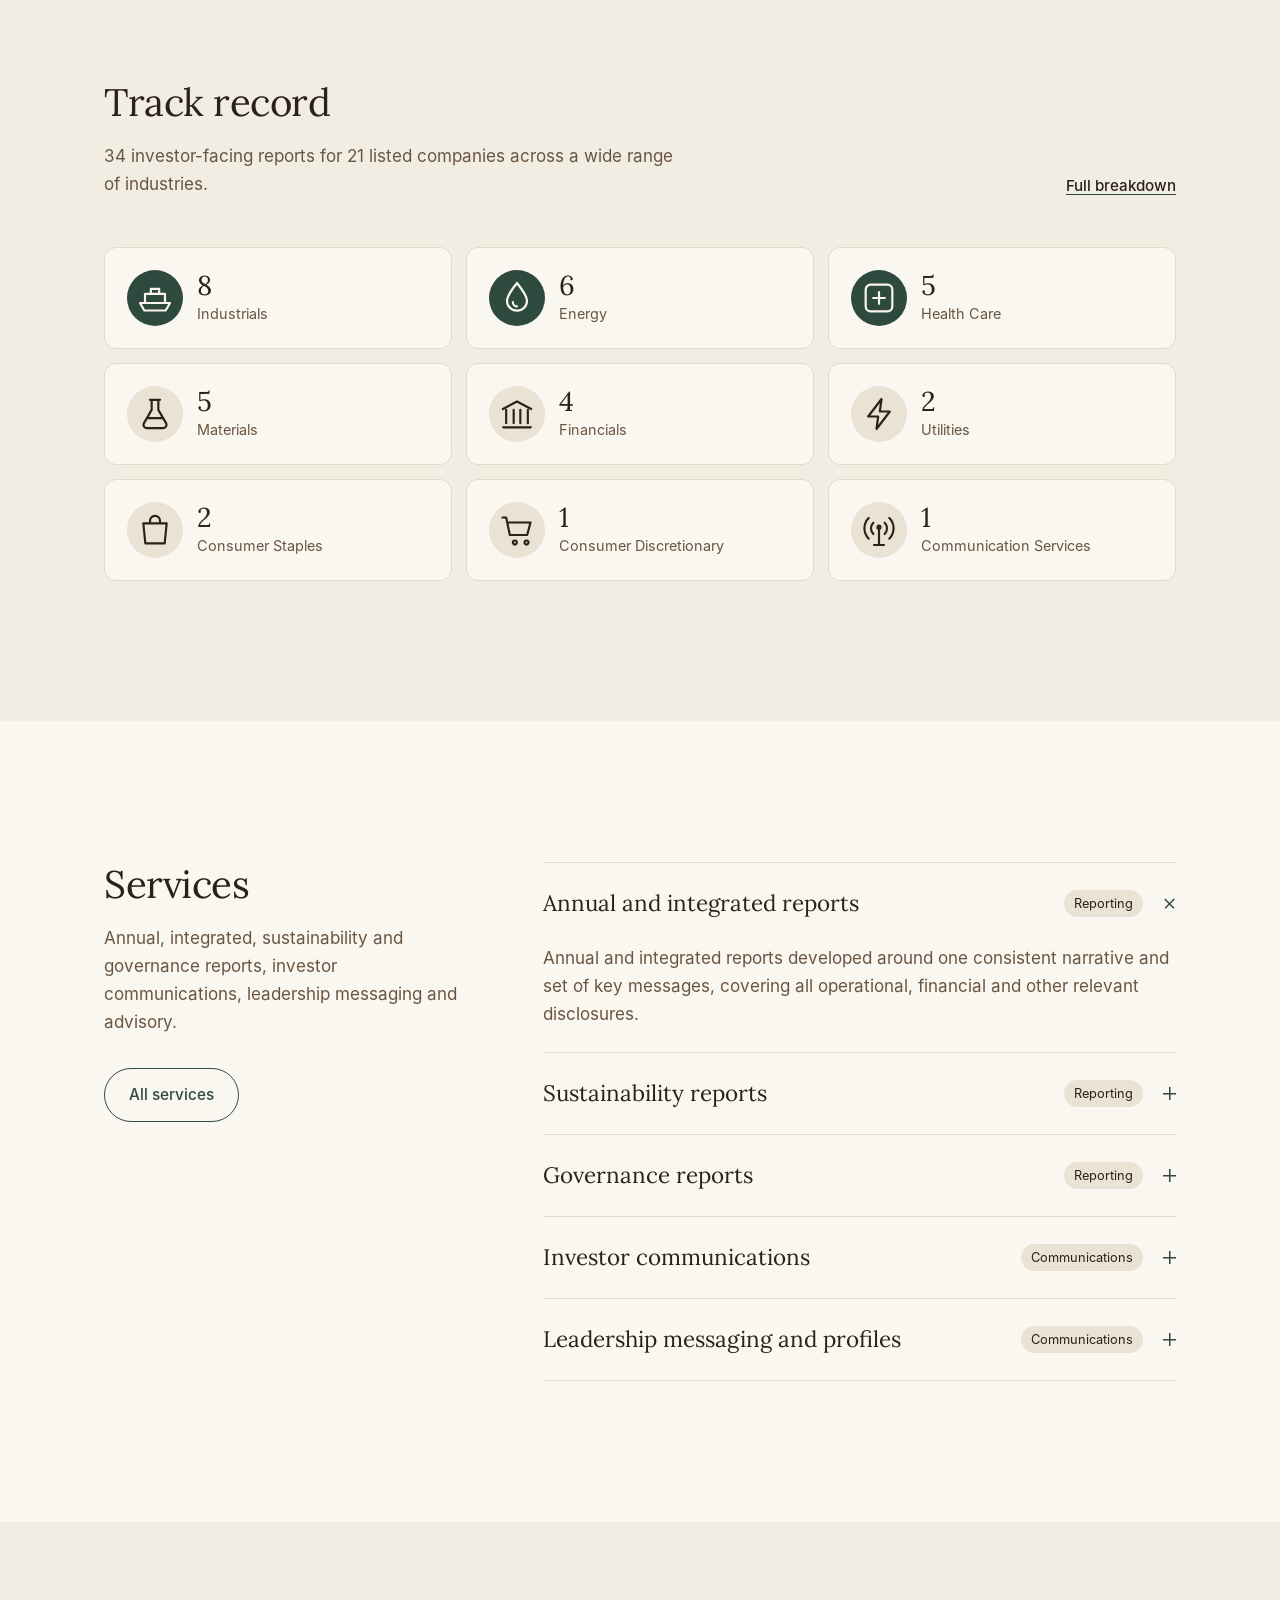
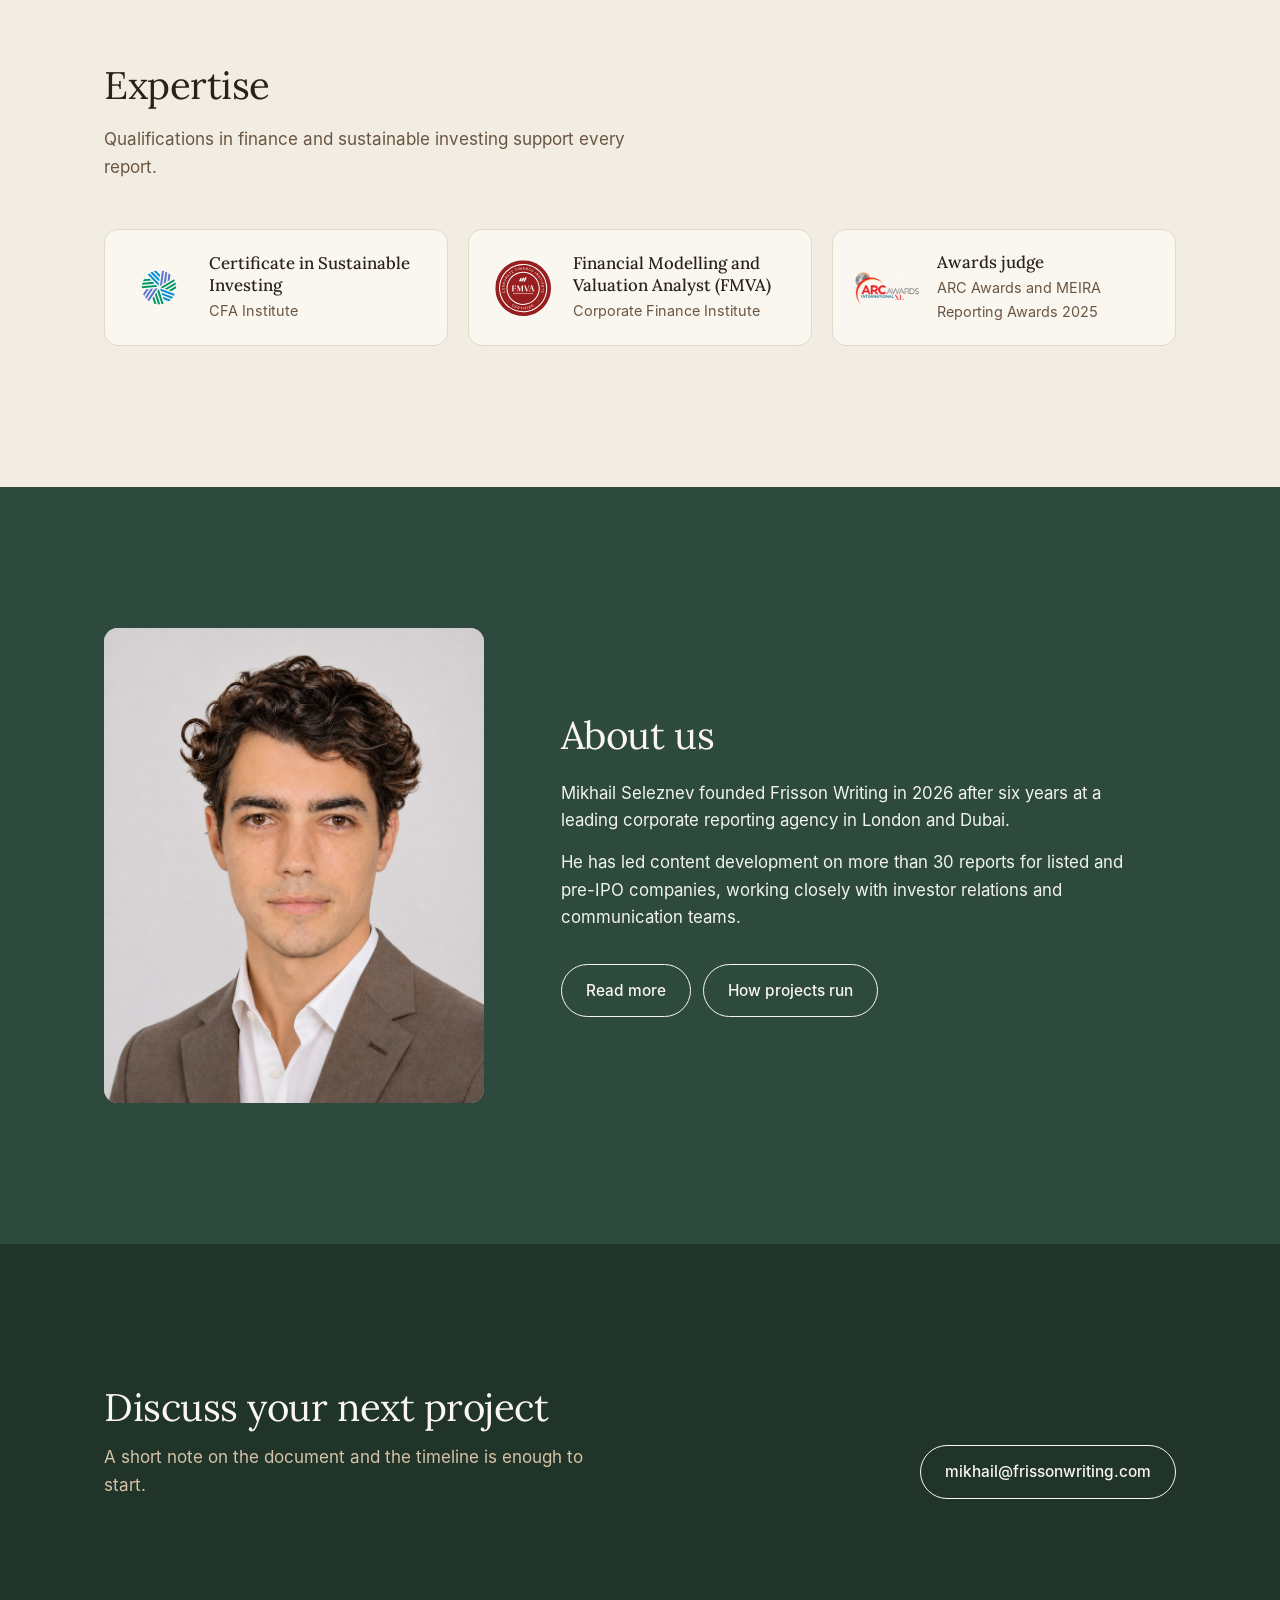
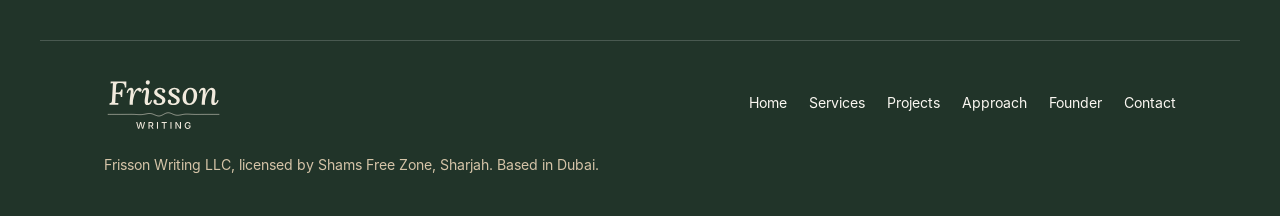
==== commit 9bfb022a: "Replace founder photo with new headshot Co-Authored-By: Claude Opus 5.5 <noreply@anthropic.com> Clau" ====
--- a/index.html
+++ b/index.html
@@ -67,7 +67,7 @@
 </div></section>
 
 <section class="sec-accent"><div class="wrap founder">
-<figure><div class="portrait"><img src="assets/founder.jpg" width="299" height="299" alt="Mikhail Seleznev"></div></figure>
+<figure><div class="portrait"><img src="assets/founder.jpg" width="800" height="1000" alt="Mikhail Seleznev"></div></figure>
 <div class="bio">
 <h2>About us</h2>
 <p>Mikhail Seleznev founded Frisson Writing in 2026 after six years at a leading corporate reporting agency in London and Dubai.</p>
--- a/assets/site.css
+++ b/assets/site.css
@@ -471,3 +471,6 @@
 .award.short::before { background: var(--accent); }
 .timeline::before { background: var(--sand); }
 .capbar .private, .caplegend .private { background: var(--sand); }
+
+.portrait { aspect-ratio: 4 / 5; }
+.portrait img { object-position: 50% 30%; }
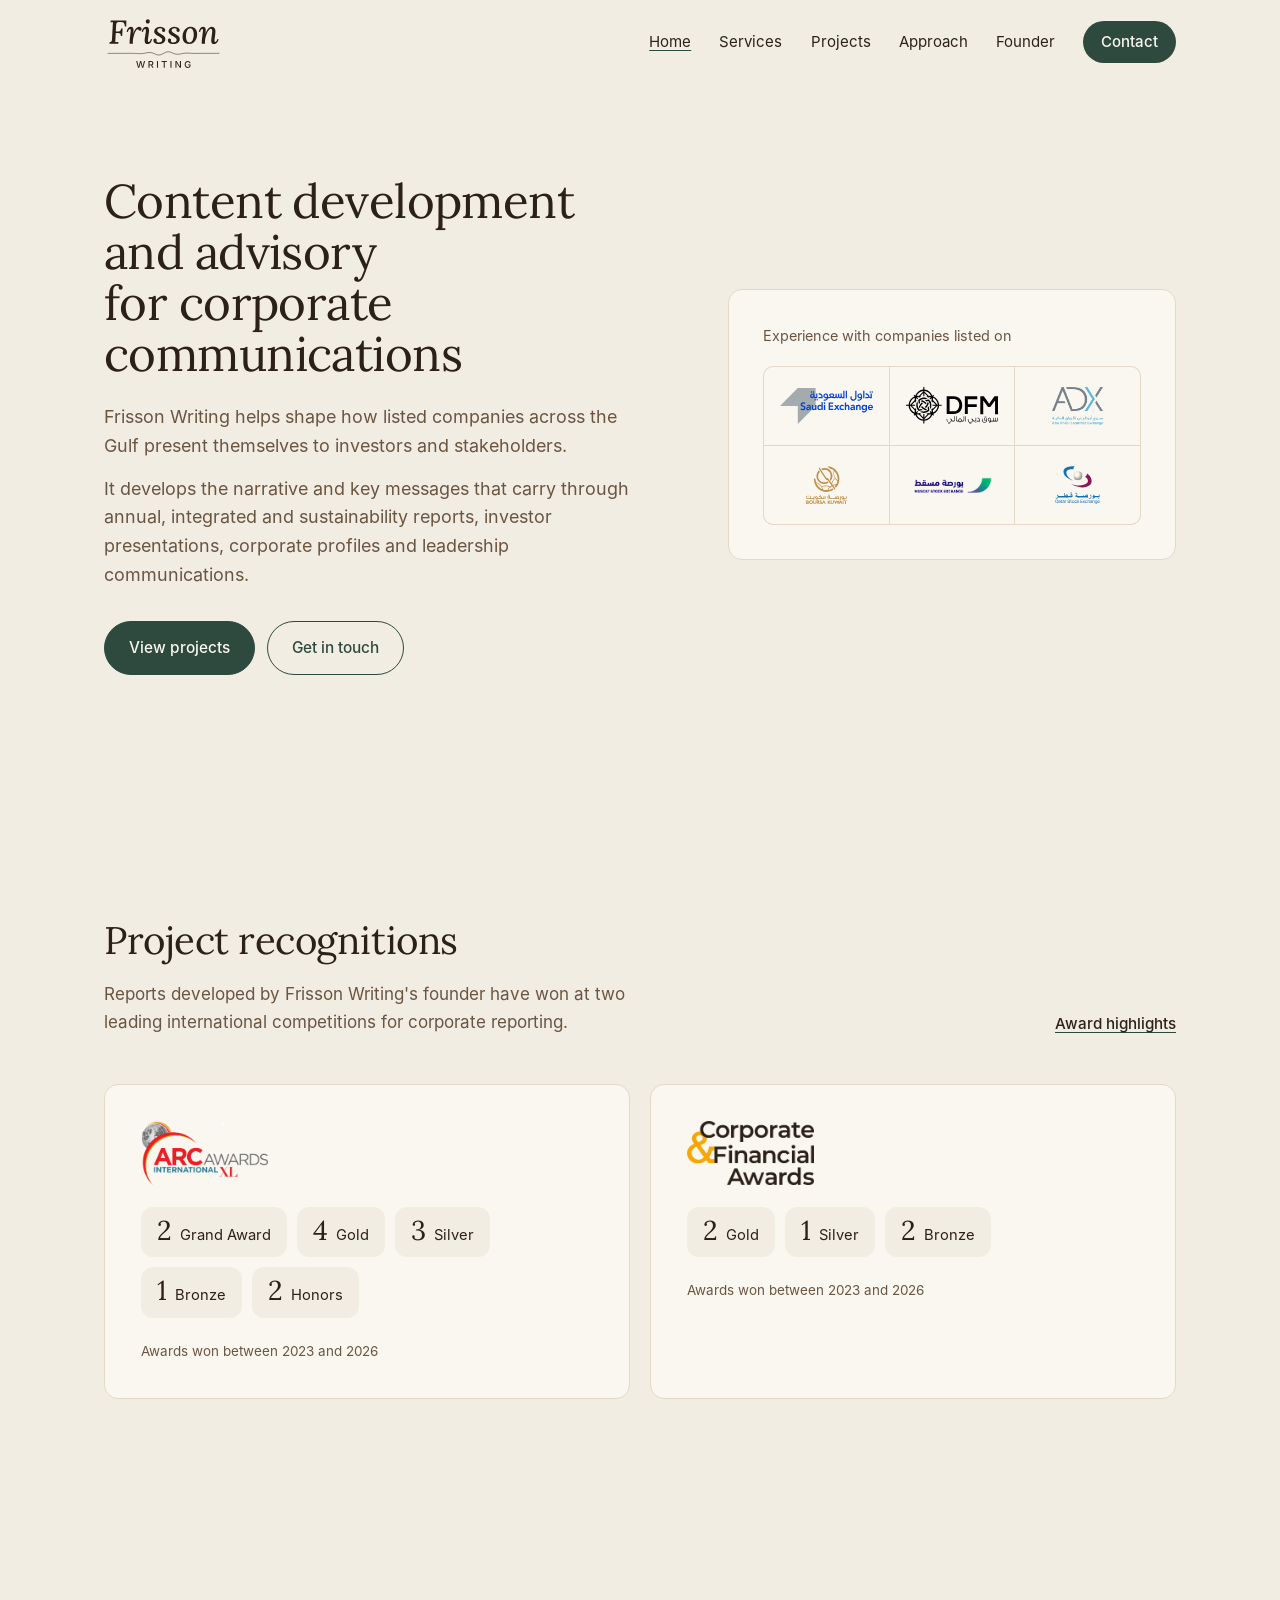
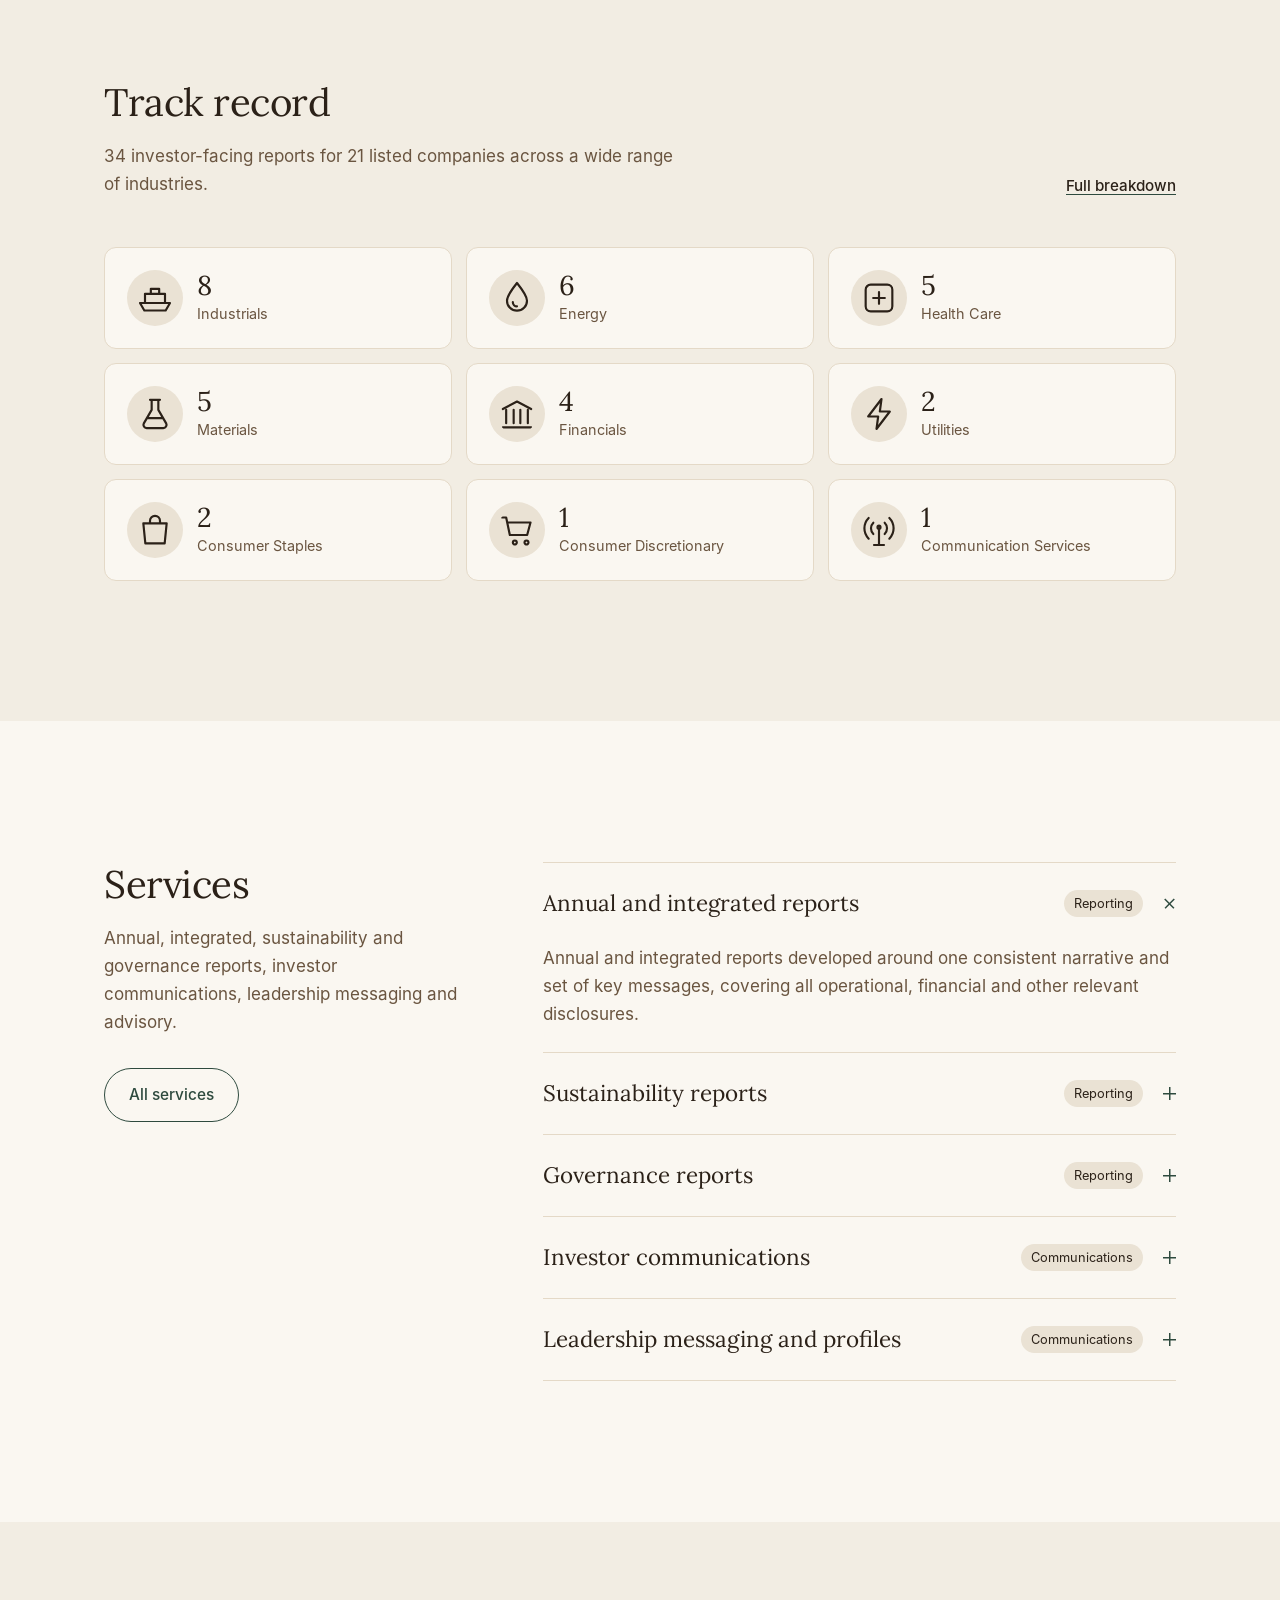
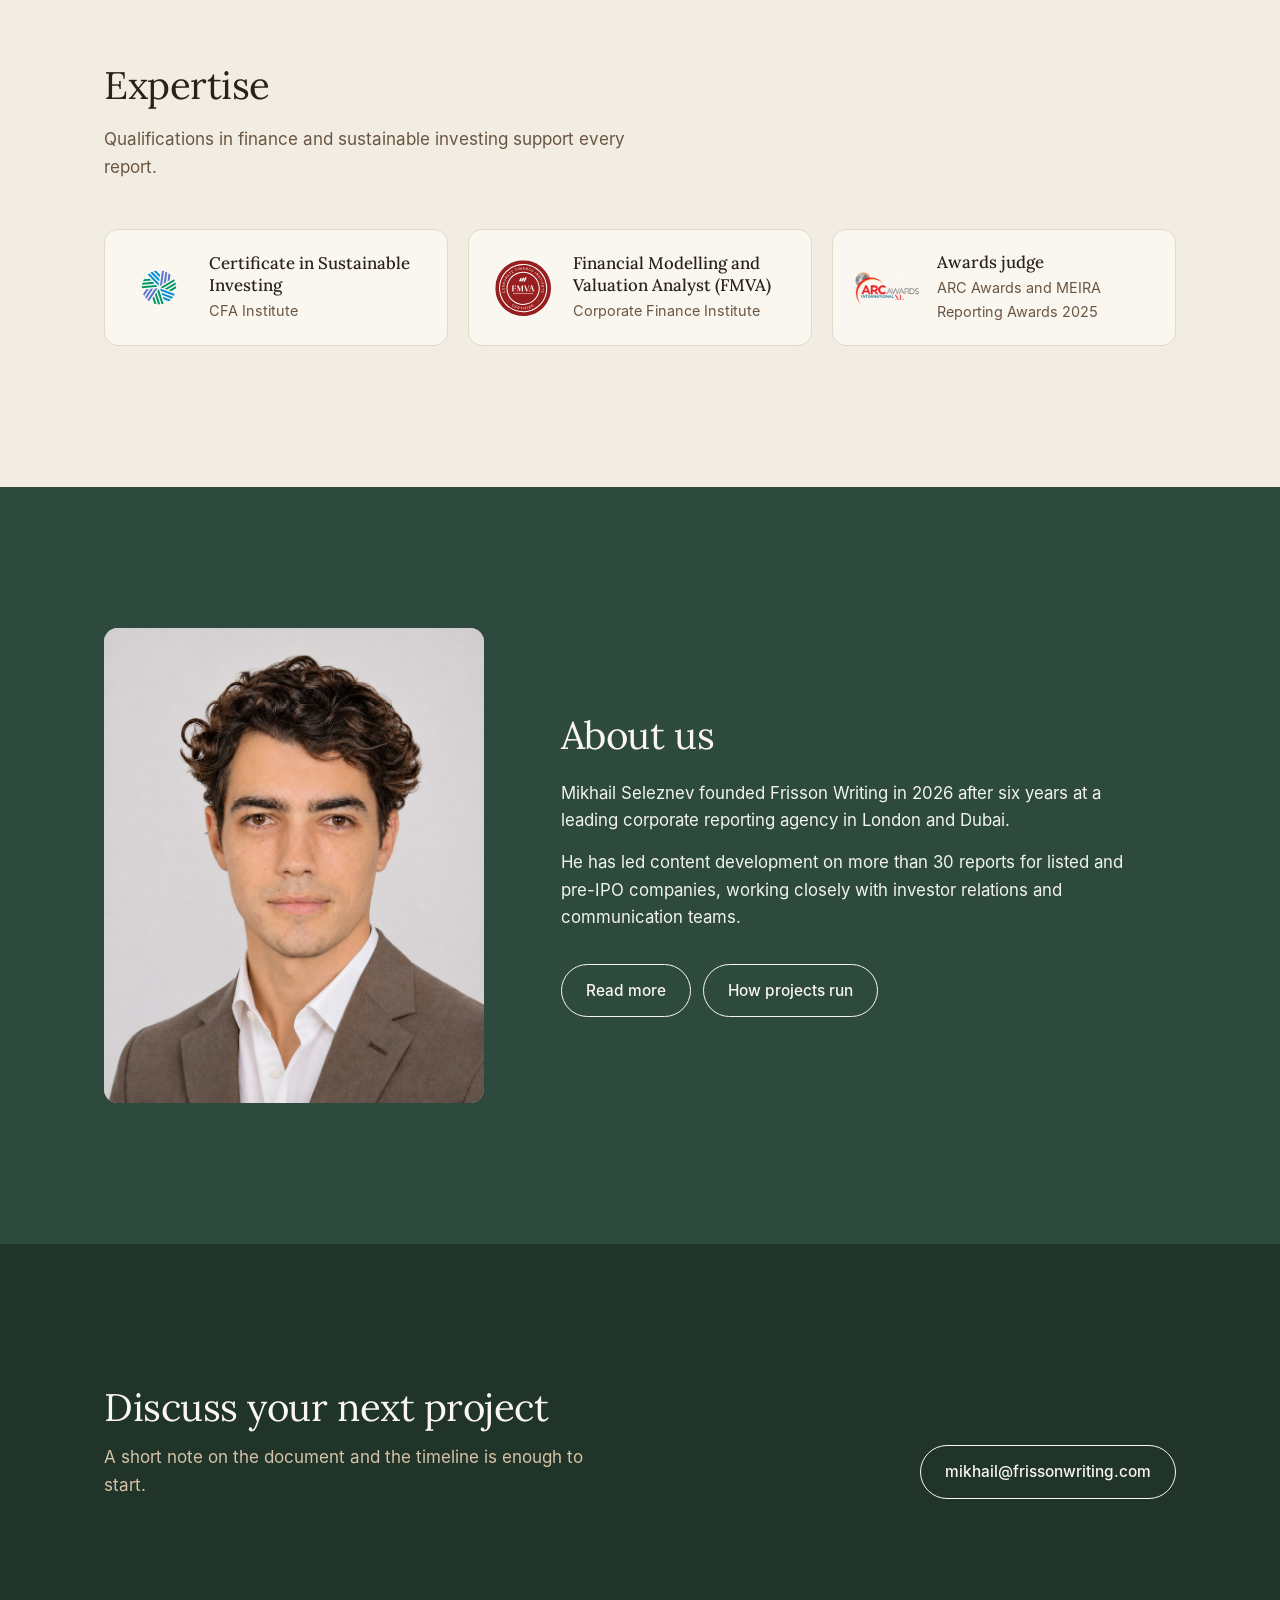
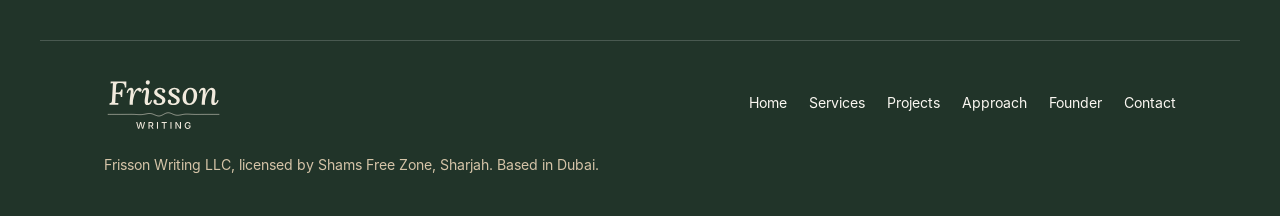
==== commit a8948cfe: "Neutral sector icons, anonymised award highlights, copy edits Co-Authored-By: Claude Opus 5.5 <norep" ====
--- a/index.html
+++ b/index.html
@@ -54,7 +54,7 @@
 
 <section class="sec-paper"><div class="wrap split">
 <div class="stick"><h2>Services</h2><p class="intro">Annual, integrated, sustainability and governance reports, investor communications, leadership messaging and advisory.</p><div class="actions"><a class="btn ghost" href="services.html">All services</a></div></div>
-<div class="acc"><details open><summary>Annual and integrated reports<span class="tag">Reporting</span></summary><div class="body"><p>Annual and integrated reports developed around one consistent narrative and set of key messages, covering all operational, financial and other relevant disclosures.</p></div></details><details><summary>Sustainability reports<span class="tag">Reporting</span></summary><div class="body"><p>People-focused sustainability reports developed in line with ESG rating requirements, disclosure rules and international frameworks such as GRI, SASB, the UN SDGs and IFRS S1 and S2.</p></div></details><details><summary>Governance reports<span class="tag">Reporting</span></summary><div class="body"><p>Governance reports developed in line with regional and international best practice and local listing rules.</p></div></details><details><summary>Investor communications<span class="tag">Communications</span></summary><div class="body"><p>Presentations, equity story development and FAQs that keep the company&#x27;s message to the market consistent.</p></div></details><details><summary>Leadership messaging and profiles<span class="tag">Communications</span></summary><div class="body"><p>Statements and key messages for the chairman, CEO, CFO and other C-suite leaders, plus company profiles, drafted from interviews with leadership.</p></div></details></div>
+<div class="acc"><details open><summary>Annual and integrated reports<span class="tag">Reporting</span></summary><div class="body"><p>Annual and integrated reports developed around one consistent narrative and set of key messages, covering all operational, financial and other relevant disclosures.</p></div></details><details><summary>Sustainability reports<span class="tag">Reporting</span></summary><div class="body"><p>Sustainability reports developed in line with ESG rating requirements, disclosure rules and international frameworks such as GRI, SASB, the UN SDGs and IFRS S1 and S2.</p></div></details><details><summary>Governance reports<span class="tag">Reporting</span></summary><div class="body"><p>Governance reports aligned with local listing rules as well as regional and international best practice.</p></div></details><details><summary>Investor communications<span class="tag">Communications</span></summary><div class="body"><p>Presentations, equity story development and FAQs that keep the company&#x27;s message to the market consistent.</p></div></details><details><summary>Leadership messaging and profiles<span class="tag">Communications</span></summary><div class="body"><p>Statements and key messages for the chairman, CEO, CFO and other C-suite leaders, plus company profiles, drafted from interviews with leadership.</p></div></details></div>
 </div></section>
 
 <section><div class="wrap">
--- a/assets/site.css
+++ b/assets/site.css
@@ -465,7 +465,7 @@
 .tags li { border-color: var(--sand); background: transparent; }
 .acc, .acc details, .list, .list li, .facts div, .contact-list div, .awardlist, .awardlist li { border-color: var(--line); }
 /* Green reserved for the three largest sectors; the rest stay neutral */
-.inds li:nth-child(n+4) .ico { background: var(--tint); stroke: var(--espresso); }
+.inds .ico { background: var(--tint); stroke: var(--espresso); }
 .awardlist .ico { background: var(--tint); stroke: var(--espresso); }
 .award.short { background: var(--tint); border-color: var(--tint); }
 .award.short::before { background: var(--accent); }
@@ -474,3 +474,6 @@
 
 .portrait { aspect-ratio: 4 / 5; }
 .portrait img { object-position: 50% 30%; }
+
+.awardlist li { grid-template-columns: 1fr; padding: 20px 0; }
+.awardlist h3 { margin-bottom: 10px; }
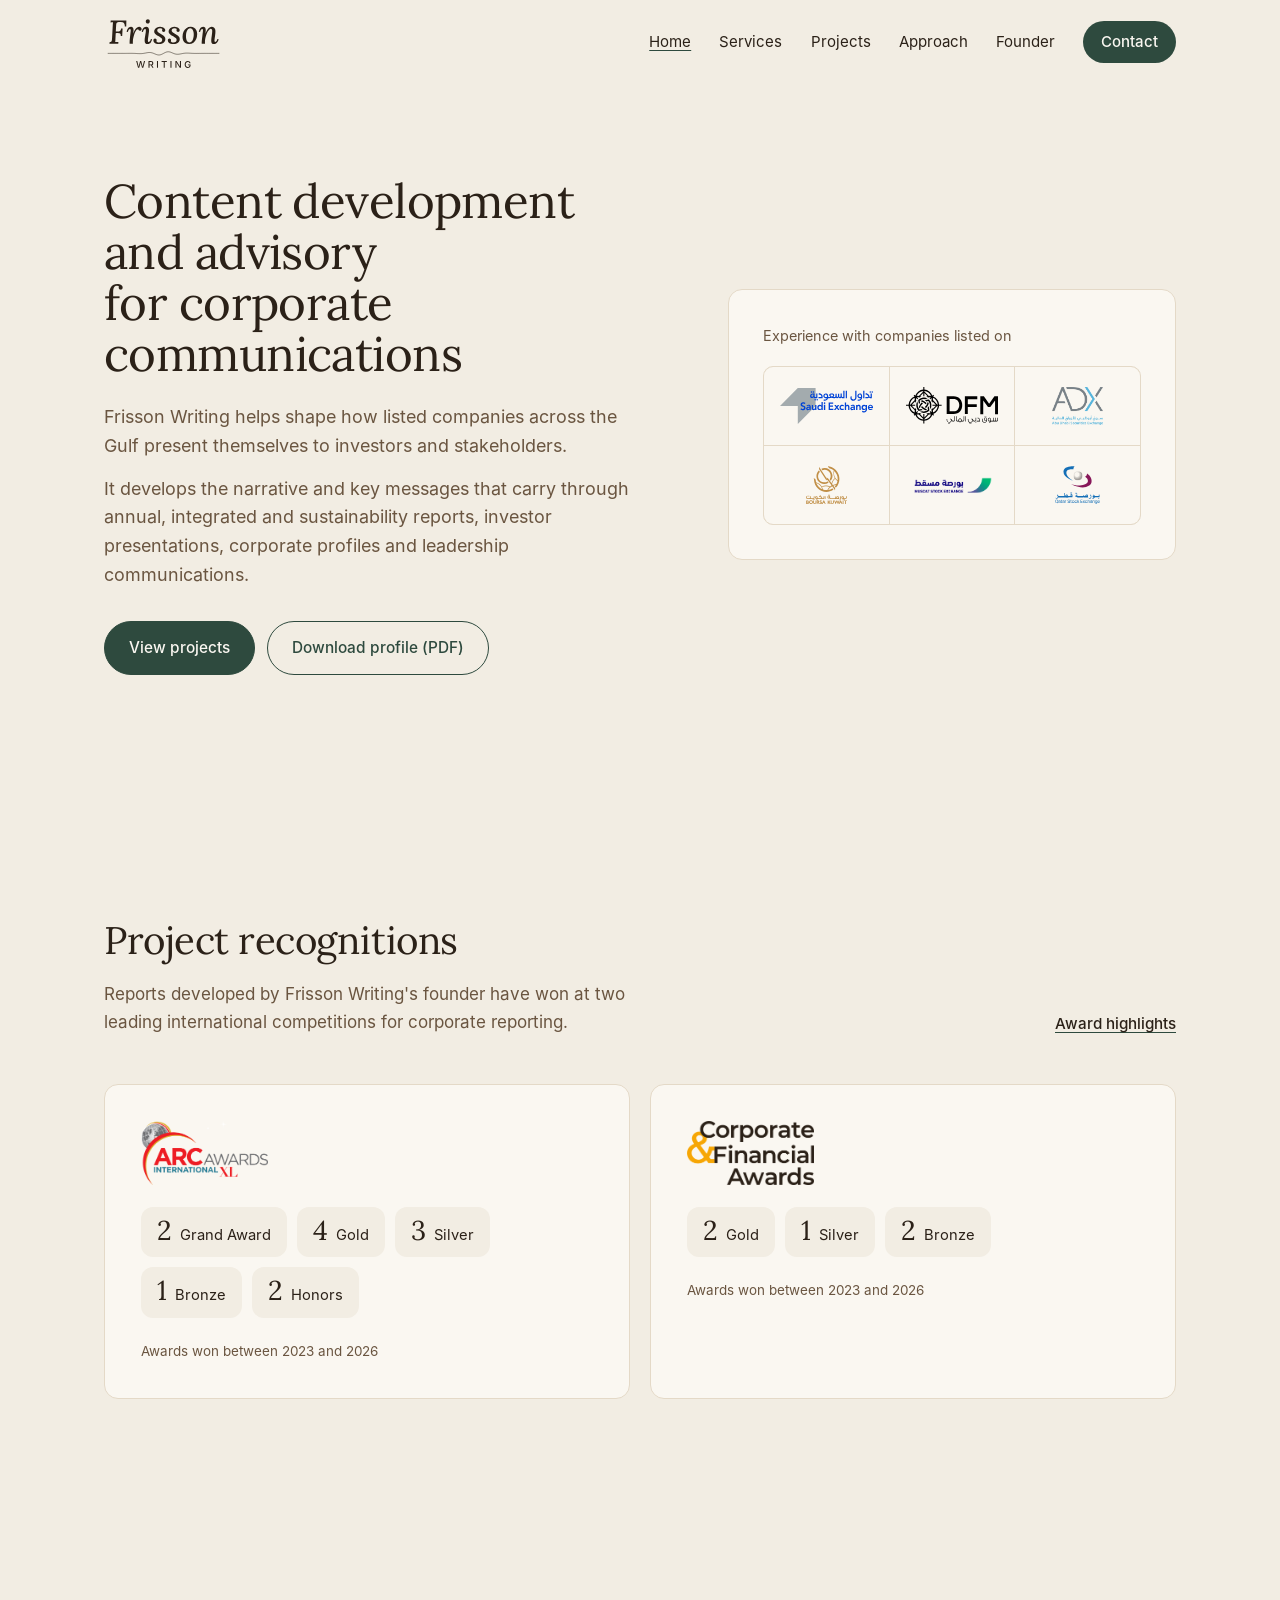
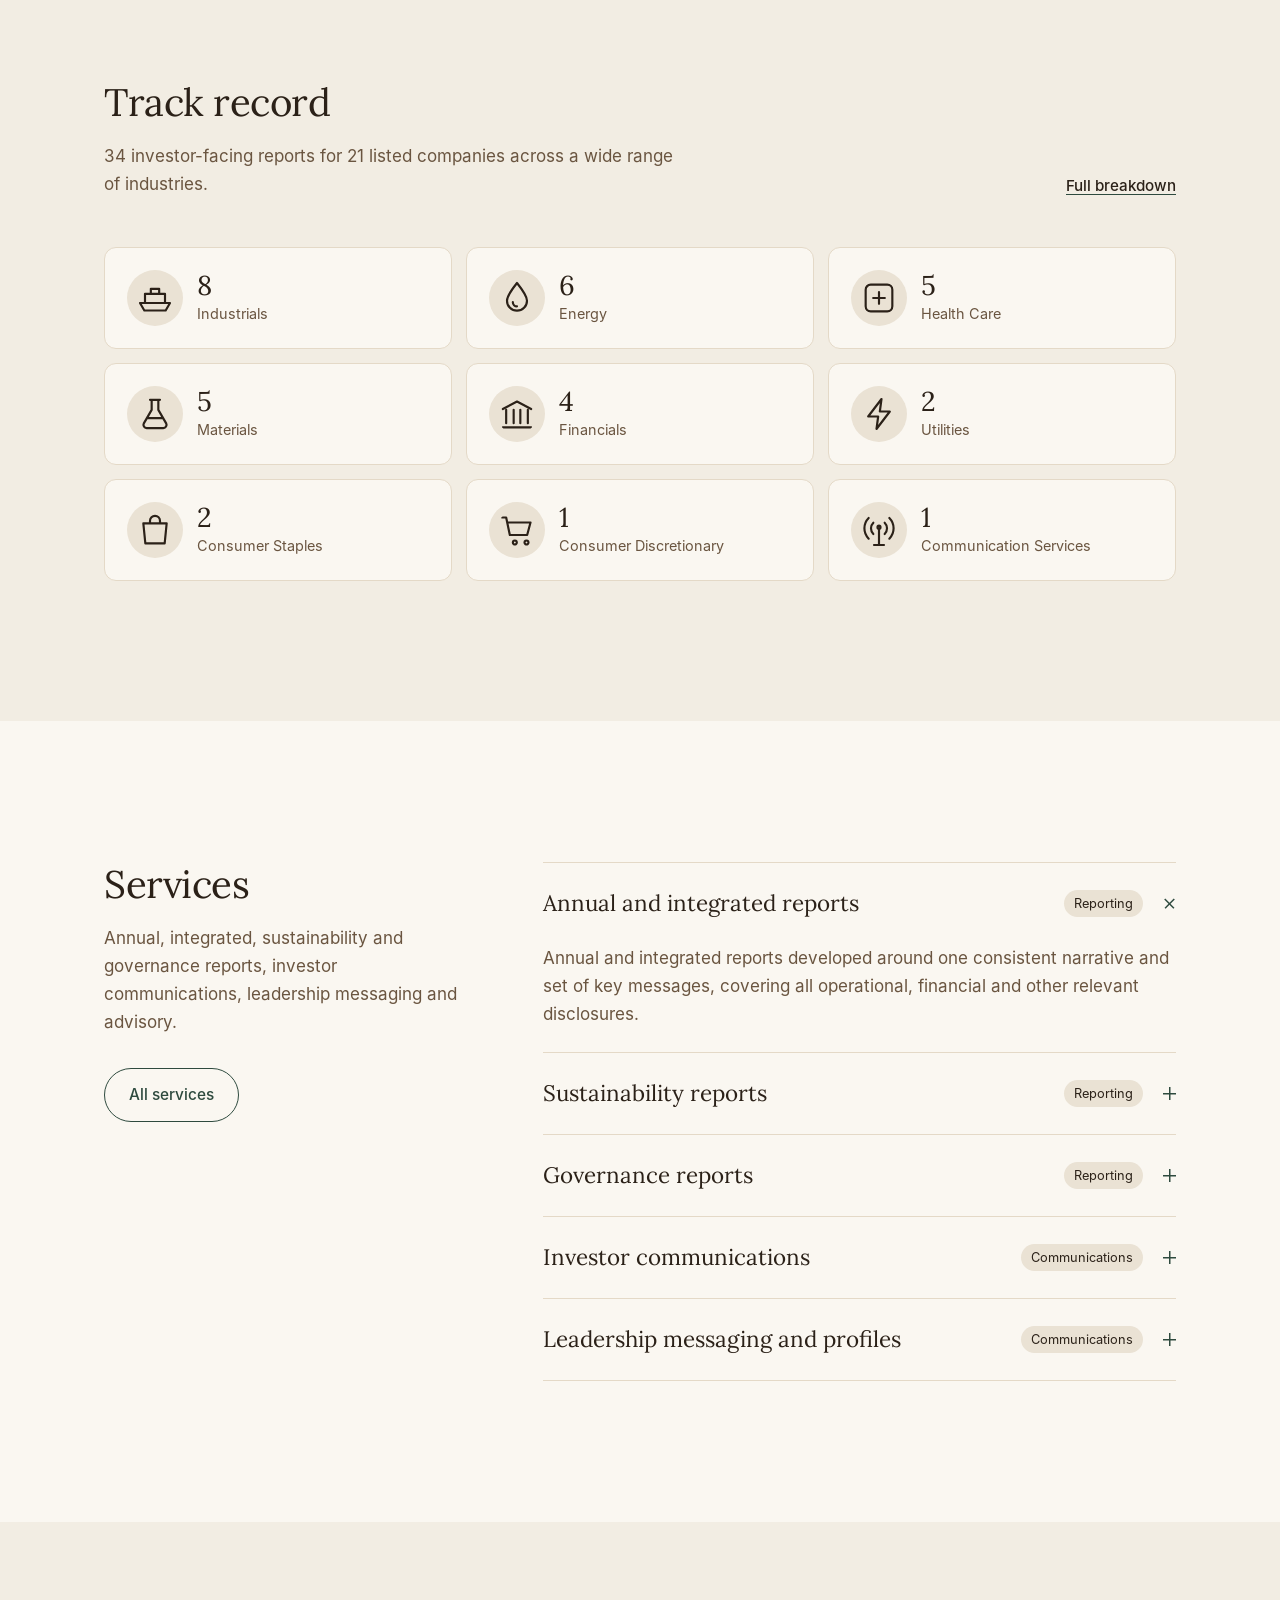
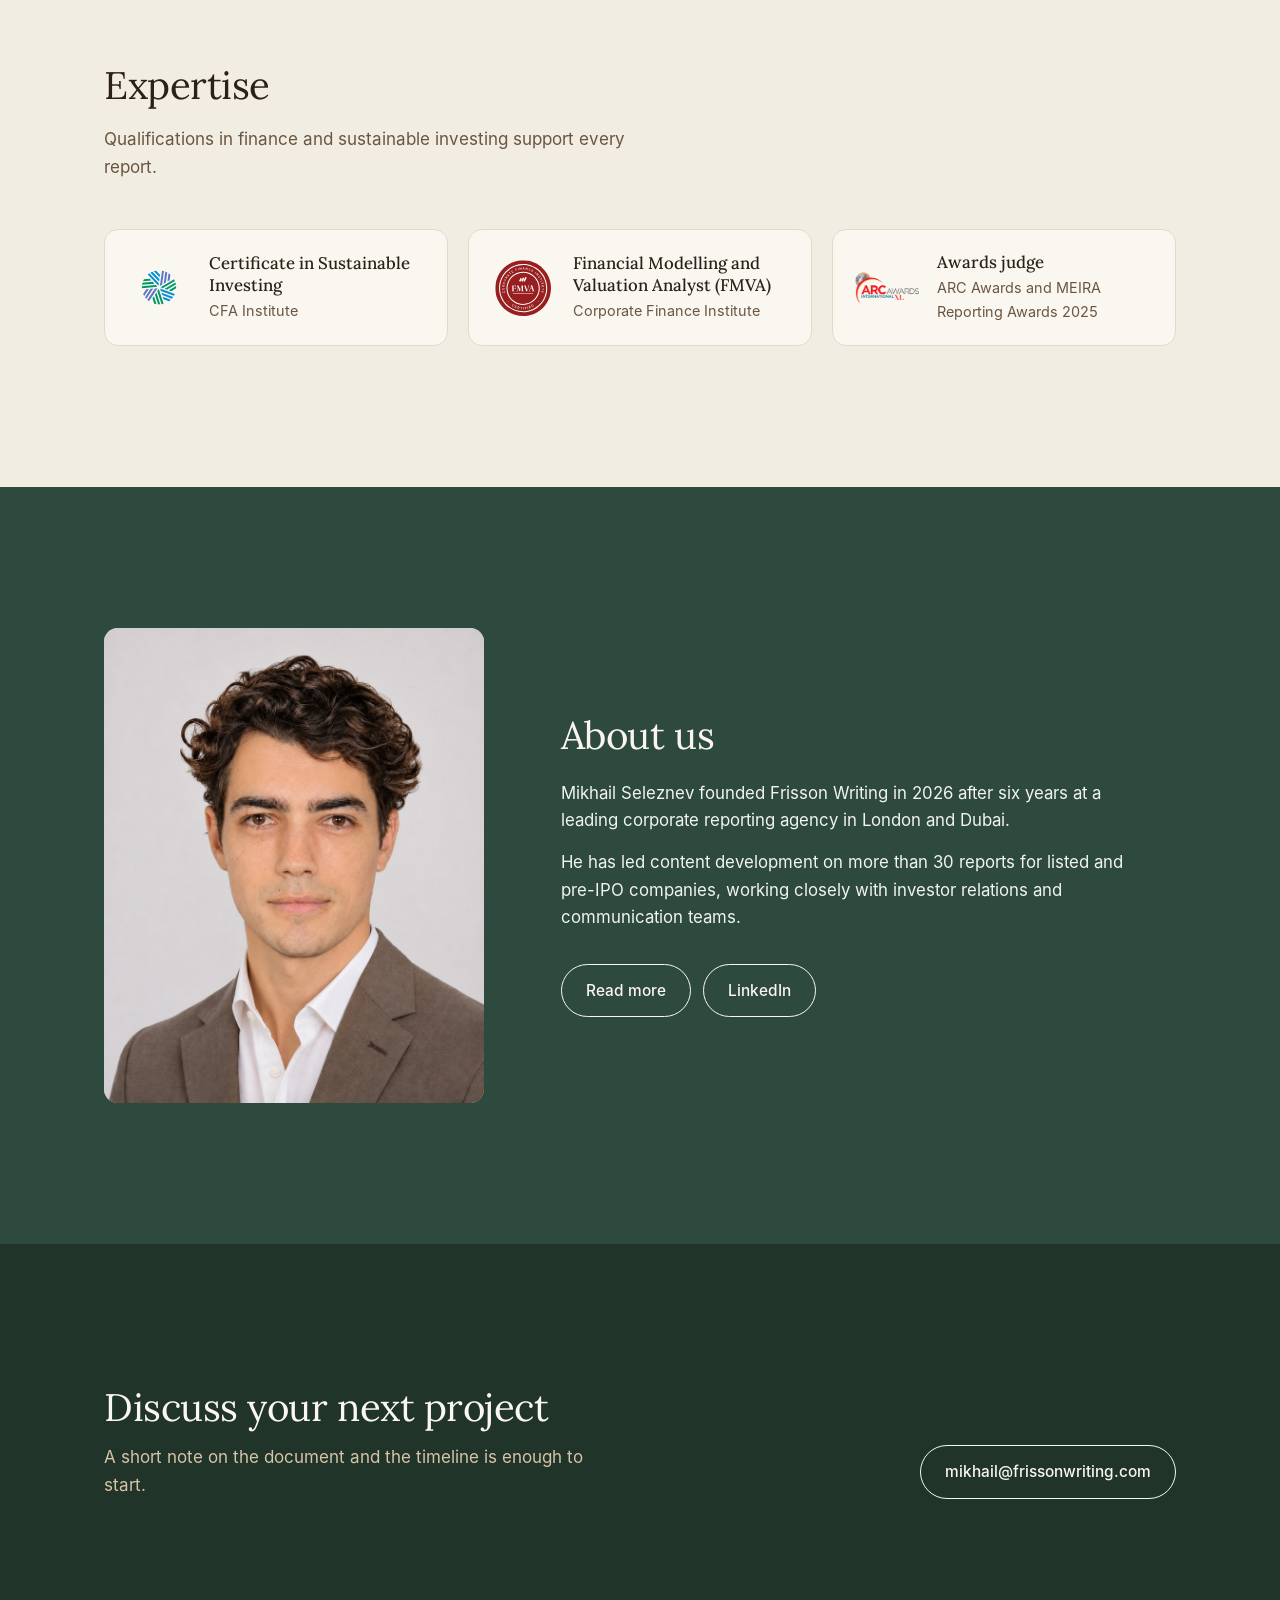
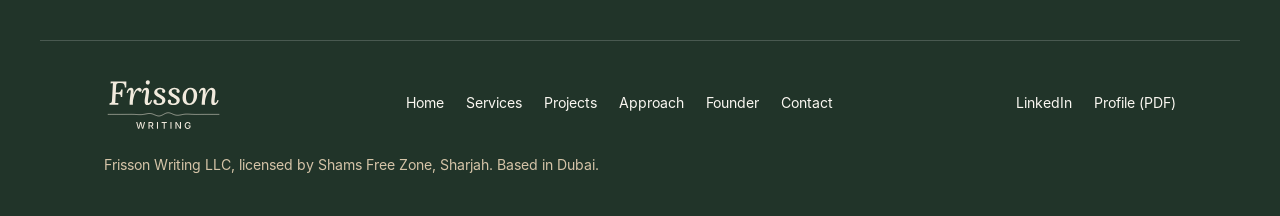
==== commit 79674f85: "Group awards by exchange, add profile PDF and LinkedIn links Award highlights show one card per exch" ====
--- a/index.html
+++ b/index.html
@@ -34,7 +34,7 @@
 <h1 class="h-home">Content development and advisory for corporate communications</h1>
 <p class="lede">Frisson Writing helps shape how listed companies across the Gulf present themselves to investors and stakeholders.</p>
 <p class="lede lede-2">It develops the narrative and key messages that carry through annual, integrated and sustainability reports, investor presentations, corporate profiles and leadership communications.</p>
-<div class="actions"><a class="btn solid" href="projects.html">View projects</a><a class="btn ghost" href="contact.html">Get in touch</a></div>
+<div class="actions"><a class="btn solid" href="projects.html">View projects</a><a class="btn ghost" href="assets/frisson-writing-profile.pdf" download>Download profile (PDF)</a></div>
 </div>
 <aside class="panel" aria-label="Exchanges">
 <p class="panel-t">Experience with companies listed on</p>
@@ -72,7 +72,7 @@
 <h2>About us</h2>
 <p>Mikhail Seleznev founded Frisson Writing in 2026 after six years at a leading corporate reporting agency in London and Dubai.</p>
 <p>He has led content development on more than 30 reports for listed and pre-IPO companies, working closely with investor relations and communication teams.</p>
-<div class="actions"><a class="btn ghost" href="founder.html">Read more</a><a class="btn ghost" href="approach.html">How projects run</a></div>
+<div class="actions"><a class="btn ghost" href="founder.html">Read more</a><a class="btn ghost" href="https://www.linkedin.com/in/mikhail-seleznev-279470176" target="_blank" rel="noopener">LinkedIn</a></div>
 </div>
 </div></section>
 <section class="cta"><div class="wrap">
@@ -83,6 +83,7 @@
 <footer class="site-foot"><div class="wrap">
 <img src="assets/logo-light.svg" alt="Frisson Writing" width="180" height="60">
 <nav aria-label="Footer"><a href="index.html">Home</a><a href="services.html">Services</a><a href="projects.html">Projects</a><a href="approach.html">Approach</a><a href="founder.html">Founder</a><a href="contact.html">Contact</a></nav>
+<span class="foot-links"><a href="https://www.linkedin.com/in/mikhail-seleznev-279470176" target="_blank" rel="noopener">LinkedIn</a><a href="assets/frisson-writing-profile.pdf" download>Profile (PDF)</a></span>
 <span>Frisson Writing LLC, licensed by Shams Free Zone, Sharjah. Based in Dubai.</span>
 </div></footer>
 <script>
--- a/assets/site.css
+++ b/assets/site.css
@@ -477,3 +477,17 @@
 
 .awardlist li { grid-template-columns: 1fr; padding: 20px 0; }
 .awardlist h3 { margin-bottom: 10px; }
+
+/* Award highlights grouped by exchange */
+.agrid { display: grid; grid-template-columns: repeat(2, minmax(0, 1fr)); gap: 16px; }
+.acard { background: var(--linen); border: 1px solid var(--line); border-radius: var(--radius); padding: 22px; display: flex; flex-direction: column; gap: 16px; }
+.alogo { height: 48px; display: flex; align-items: center; }
+.alogo img { max-height: 44px; max-width: 170px; width: auto; }
+.alogo .xword { font-family: var(--serif); font-size: 1.05rem; text-align: left; color: var(--espresso); }
+.arow p { font-size: 0.82rem; color: var(--bark); margin-bottom: 8px; }
+.acard .chips { gap: 8px; }
+.acard .chips li { padding: 7px 12px; background: var(--paper); border: 1px solid var(--line); font-size: 0.86rem; }
+.acard .chips b { font-size: 1.3rem; }
+.acard .chips li.lv-grand, .acard .chips li.lv-gold { background: var(--accent); border-color: var(--accent); color: var(--paper); }
+.foot-links { display: flex; gap: 22px; }
+@media (max-width: 900px) { .agrid { grid-template-columns: 1fr; } }
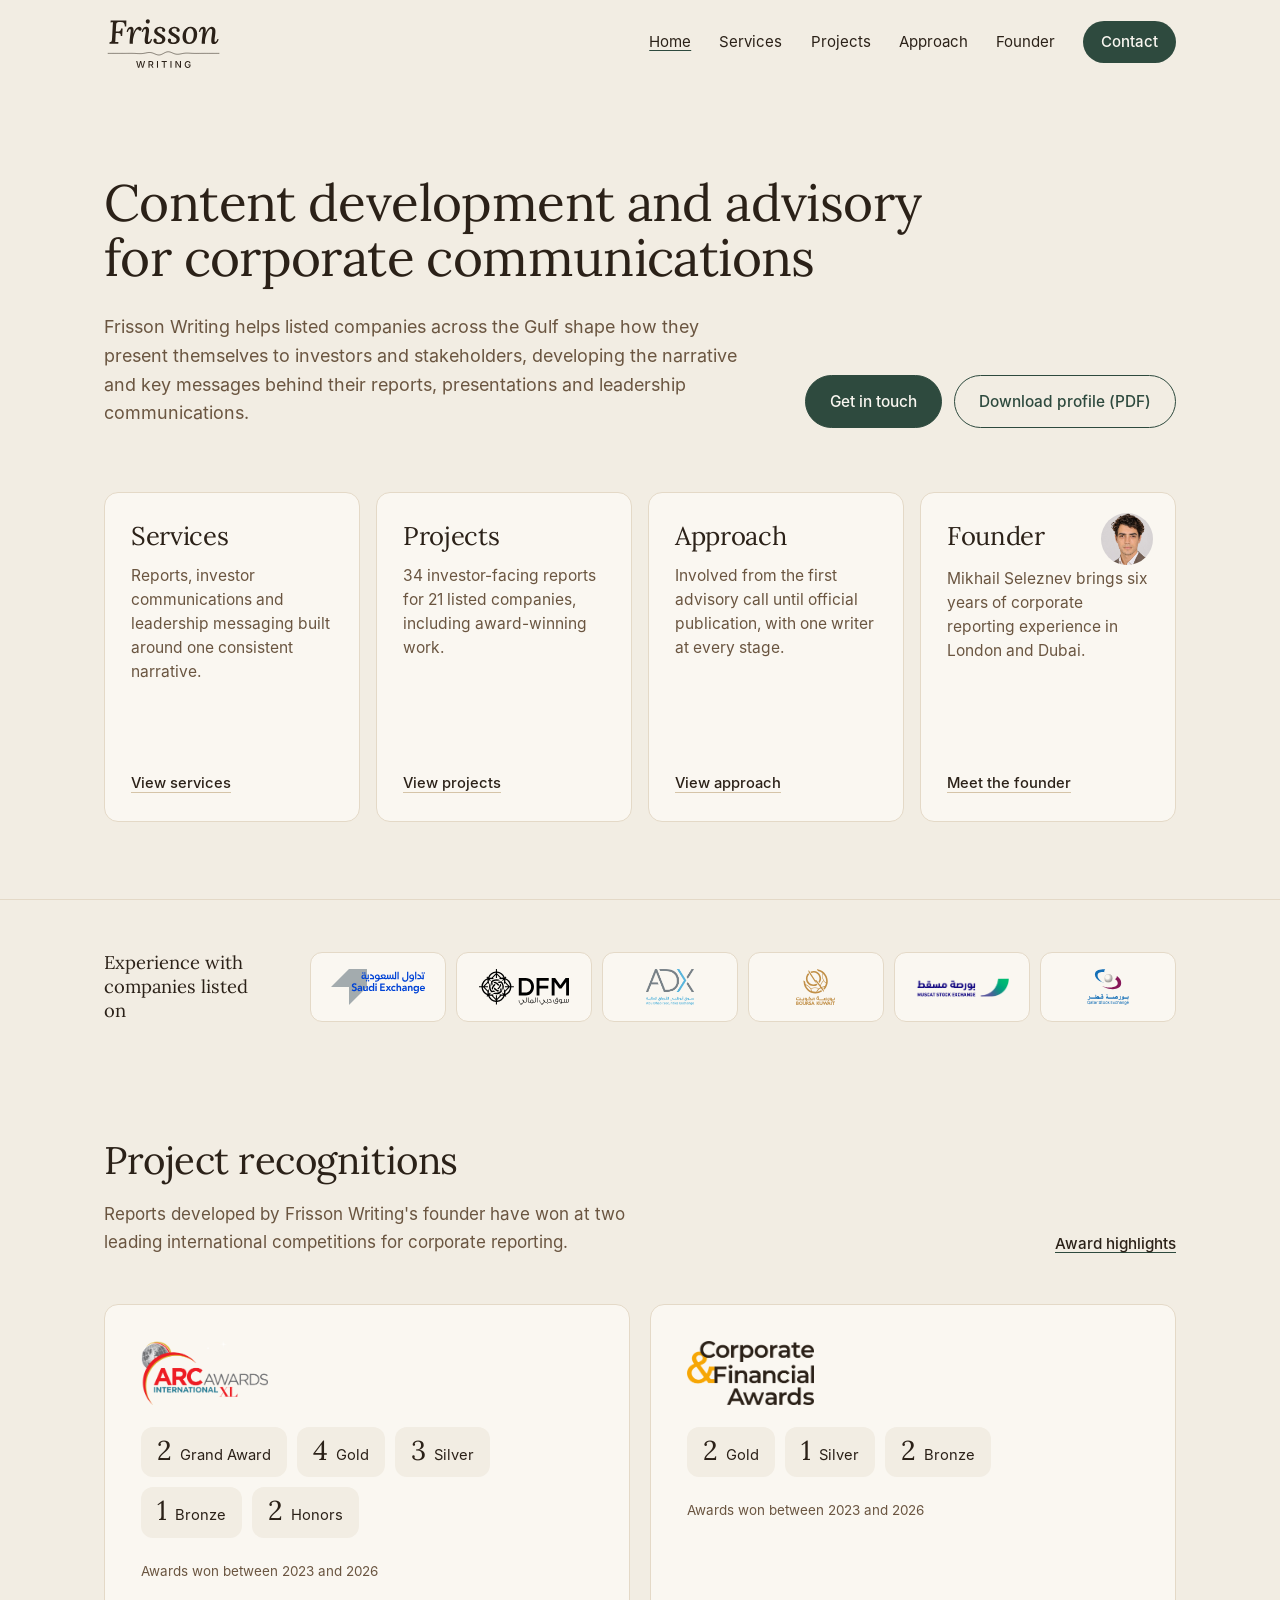
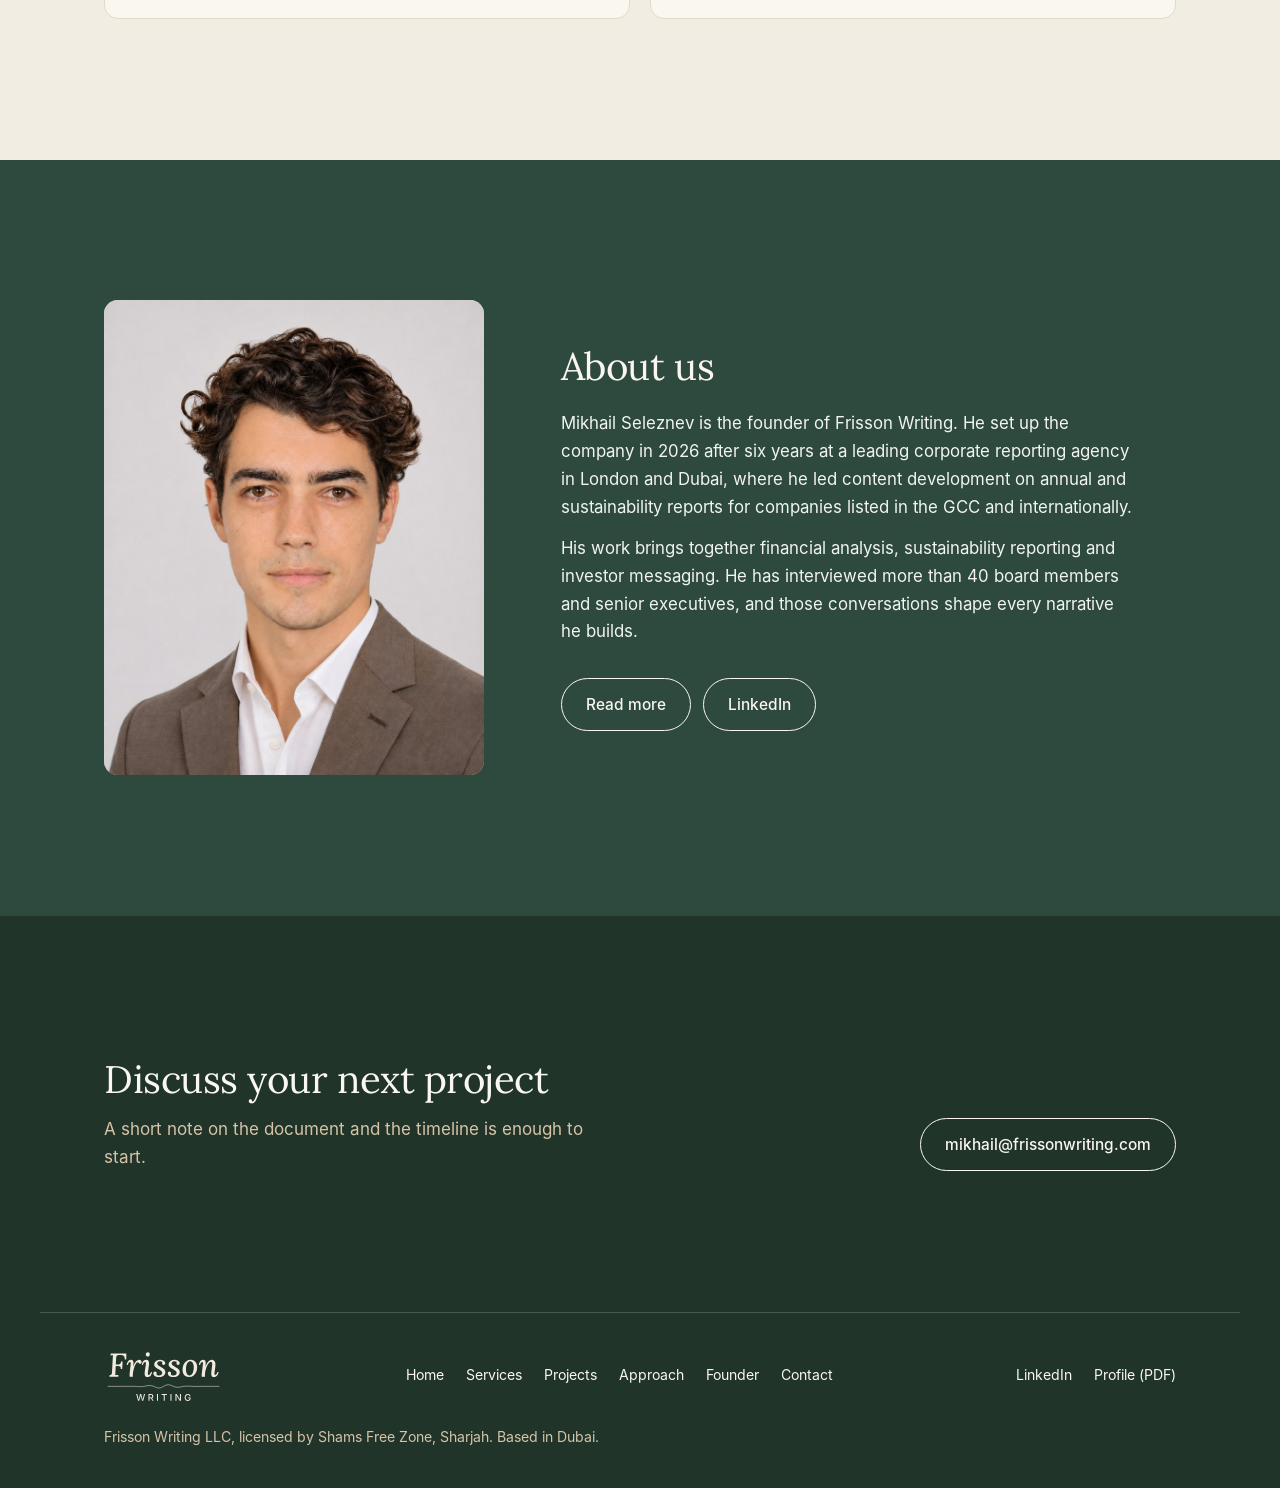
==== commit e9397c82: "Home: overview with navigation tiles, full-width headline; shared founder bio Co-Authored-By: Claude" ====
--- a/index.html
+++ b/index.html
@@ -29,17 +29,18 @@
 <nav class="nav" id="nav" aria-label="Main"><a href="index.html" aria-current="page">Home</a><a href="services.html">Services</a><a href="projects.html">Projects</a><a href="approach.html">Approach</a><a href="founder.html">Founder</a><a class="pill" href="contact.html">Contact</a></nav>
 </div></header>
 <main id="main">
-<section class="hero"><div class="wrap">
-<div>
+<section class="hero hero-home"><div class="wrap">
 <h1 class="h-home">Content development and advisory for corporate communications</h1>
-<p class="lede">Frisson Writing helps shape how listed companies across the Gulf present themselves to investors and stakeholders.</p>
-<p class="lede lede-2">It develops the narrative and key messages that carry through annual, integrated and sustainability reports, investor presentations, corporate profiles and leadership communications.</p>
-<div class="actions"><a class="btn solid" href="projects.html">View projects</a><a class="btn ghost" href="assets/frisson-writing-profile.pdf" download>Download profile (PDF)</a></div>
+<div class="hero-row">
+<p class="lede">Frisson Writing helps listed companies across the Gulf shape how they present themselves to investors and stakeholders, developing the narrative and key messages behind their reports, presentations and leadership communications.</p>
+<div class="actions"><a class="btn solid" href="contact.html">Get in touch</a><a class="btn ghost" href="assets/frisson-writing-profile.pdf" download>Download profile (PDF)</a></div>
 </div>
-<aside class="panel" aria-label="Exchanges">
-<p class="panel-t">Experience with companies listed on</p>
-<ul class="exch gcc"><li><div class="logo"><img src="assets/exchanges/tadawul.svg" alt="Saudi Exchange" loading="lazy"></div></li><li><div class="logo"><img src="assets/exchanges/dfm.svg" alt="Dubai Financial Market" loading="lazy"></div></li><li><div class="logo"><img src="assets/exchanges/adx.png" alt="Abu Dhabi Securities Exchange" loading="lazy"></div></li><li><div class="logo"><img src="assets/exchanges/boursa.svg" alt="Boursa Kuwait" loading="lazy"></div></li><li><div class="logo"><img src="assets/exchanges/msx.png" alt="Muscat Stock Exchange" loading="lazy"></div></li><li><div class="logo"><img src="assets/exchanges/qse.svg" alt="Qatar Stock Exchange" loading="lazy"></div></li></ul>
-</aside>
+<nav class="tiles" aria-label="Explore Frisson Writing"><a class="tile" href="services.html"><div class="t-top"><h2>Services</h2></div><p>Reports, investor communications and leadership messaging built around one consistent narrative.</p><ul class="t-tags"><li>Annual and integrated reports</li><li>Sustainability reports</li><li>Governance reports</li><li>Investor communications</li><li>Advisory</li></ul><span class="t-go">View services</span></a><a class="tile" href="projects.html"><div class="t-top"><h2>Projects</h2></div><p>34 investor-facing reports for 21 listed companies, including award-winning work.</p><ul class="t-tags"><li>9 sectors</li><li>9 exchanges</li><li>ARC Awards</li><li>Corporate &amp; Financial Awards</li></ul><span class="t-go">View projects</span></a><a class="tile" href="approach.html"><div class="t-top"><h2>Approach</h2></div><p>Involved from the first advisory call until official publication, with one writer at every stage.</p><ul class="t-tags"><li>Consultancy</li><li>Structure</li><li>Interviews</li><li>Drafting</li><li>Design support</li></ul><span class="t-go">View approach</span></a><a class="tile" href="founder.html"><div class="t-top"><h2>Founder</h2><img class="t-face" src="assets/founder.jpg" alt="" width="56" height="56"></div><p>Mikhail Seleznev brings six years of corporate reporting experience in London and Dubai.</p><ul class="t-tags"><li>FMVA</li><li>CFA Sustainable Investing</li><li>Awards judge</li></ul><span class="t-go">Meet the founder</span></a></nav>
+</div></section>
+
+<section class="sec-ex"><div class="wrap exstrip">
+<p>Experience with companies listed on</p>
+<ul class="exch gcc flat"><li><div class="logo"><img src="assets/exchanges/tadawul.svg" alt="Saudi Exchange" loading="lazy"></div></li><li><div class="logo"><img src="assets/exchanges/dfm.svg" alt="Dubai Financial Market" loading="lazy"></div></li><li><div class="logo"><img src="assets/exchanges/adx.png" alt="Abu Dhabi Securities Exchange" loading="lazy"></div></li><li><div class="logo"><img src="assets/exchanges/boursa.svg" alt="Boursa Kuwait" loading="lazy"></div></li><li><div class="logo"><img src="assets/exchanges/msx.png" alt="Muscat Stock Exchange" loading="lazy"></div></li><li><div class="logo"><img src="assets/exchanges/qse.svg" alt="Qatar Stock Exchange" loading="lazy"></div></li></ul>
 </div></section>
 
 <section class="sec-recog"><div class="wrap">
@@ -47,31 +48,11 @@
 <div class="recards"><article class="recard"><img src="assets/badges/arc.png" alt="ARC Awards"><ul class="chips"><li><b>2</b>Grand Award</li><li><b>4</b>Gold</li><li><b>3</b>Silver</li><li><b>1</b>Bronze</li><li><b>2</b>Honors</li></ul><p class="small-note">Awards won between 2023 and 2026</p></article><article class="recard"><img src="assets/badges/cfawards.png" alt="Corporate &amp; Financial Awards"><ul class="chips"><li><b>2</b>Gold</li><li><b>1</b>Silver</li><li><b>2</b>Bronze</li></ul><p class="small-note">Awards won between 2023 and 2026</p></article></div>
 </div></section>
 
-<section><div class="wrap">
-<div class="sec-head"><div><h2>Track record</h2><p class="intro">34 investor-facing reports for 21 listed companies across a wide range of industries.</p></div><a class="more" href="projects.html">Full breakdown</a></div>
-<ul class="inds"><li><svg class="ico" viewBox="0 0 24 24" aria-hidden="true"><path d="M3 15h18l-2.6 4.5H5.6z M6 15V9.5h12V15 M9.5 9.5V6.5h5v3"/></svg><span class="n">8</span><span class="l">Industrials</span></li><li><svg class="ico" viewBox="0 0 24 24" aria-hidden="true"><path d="M12 3c3.6 4.5 6 7.7 6 10.6a6 6 0 0 1-12 0C6 10.7 8.4 7.5 12 3z M9.5 14.5a2.5 2.5 0 0 0 2.5 2.5"/></svg><span class="n">6</span><span class="l">Energy</span></li><li><svg class="ico" viewBox="0 0 24 24" aria-hidden="true"><path d="M7 4h10a3 3 0 0 1 3 3v10a3 3 0 0 1-3 3H7a3 3 0 0 1-3-3V7a3 3 0 0 1 3-3z M12 8.5v7 M8.5 12h7"/></svg><span class="n">5</span><span class="l">Health Care</span></li><li><svg class="ico" viewBox="0 0 24 24" aria-hidden="true"><path d="M9 3.5h6 M10 3.5v6L5.3 17.6A2 2 0 0 0 7 20.5h10a2 2 0 0 0 1.7-2.9L14 9.5v-6 M7.6 14.5h8.8"/></svg><span class="n">5</span><span class="l">Materials</span></li><li><svg class="ico" viewBox="0 0 24 24" aria-hidden="true"><path d="M3.5 9L12 4.5 20.5 9 M5.5 9.5v8 M10 9.5v8 M14 9.5v8 M18.5 9.5v8 M3.5 20h17"/></svg><span class="n">4</span><span class="l">Financials</span></li><li><svg class="ico" viewBox="0 0 24 24" aria-hidden="true"><path d="M13.5 3L5.5 13.5h6L10.5 21l8-10.5h-6z"/></svg><span class="n">2</span><span class="l">Utilities</span></li><li><svg class="ico" viewBox="0 0 24 24" aria-hidden="true"><path d="M5 8h14l-1.2 12H6.2z M9 8V6.5a3 3 0 0 1 6 0V8"/></svg><span class="n">2</span><span class="l">Consumer Staples</span></li><li><svg class="ico" viewBox="0 0 24 24" aria-hidden="true"><path d="M3 4.5h2.5l2.2 10.5h10.4l2-7.5H6.6 M9.5 19.5a1.2 1.2 0 1 0 0-.01 M16.5 19.5a1.2 1.2 0 1 0 0-.01"/></svg><span class="n">1</span><span class="l">Consumer Discretionary</span></li><li><svg class="ico" viewBox="0 0 24 24" aria-hidden="true"><path d="M12 11v10 M9 21h6 M8.6 7.6a4.8 4.8 0 0 0 0 6.8 M15.4 7.6a4.8 4.8 0 0 1 0 6.8 M5.8 4.8a8.8 8.8 0 0 0 0 12.4 M18.2 4.8a8.8 8.8 0 0 1 0 12.4 M12 11.2a.9.9 0 1 0 0-1.8.9.9 0 0 0 0 1.8z"/></svg><span class="n">1</span><span class="l">Communication Services</span></li></ul>
-</div></section>
-
-<section class="sec-paper"><div class="wrap split">
-<div class="stick"><h2>Services</h2><p class="intro">Annual, integrated, sustainability and governance reports, investor communications, leadership messaging and advisory.</p><div class="actions"><a class="btn ghost" href="services.html">All services</a></div></div>
-<div class="acc"><details open><summary>Annual and integrated reports<span class="tag">Reporting</span></summary><div class="body"><p>Annual and integrated reports developed around one consistent narrative and set of key messages, covering all operational, financial and other relevant disclosures.</p></div></details><details><summary>Sustainability reports<span class="tag">Reporting</span></summary><div class="body"><p>Sustainability reports developed in line with ESG rating requirements, disclosure rules and international frameworks such as GRI, SASB, the UN SDGs and IFRS S1 and S2.</p></div></details><details><summary>Governance reports<span class="tag">Reporting</span></summary><div class="body"><p>Governance reports aligned with local listing rules as well as regional and international best practice.</p></div></details><details><summary>Investor communications<span class="tag">Communications</span></summary><div class="body"><p>Presentations, equity story development and FAQs that keep the company&#x27;s message to the market consistent.</p></div></details><details><summary>Leadership messaging and profiles<span class="tag">Communications</span></summary><div class="body"><p>Statements and key messages for the chairman, CEO, CFO and other C-suite leaders, plus company profiles, drafted from interviews with leadership.</p></div></details></div>
-</div></section>
-
-<section><div class="wrap">
-<div class="sec-head"><div><h2>Expertise</h2><p class="intro">Qualifications in finance and sustainable investing support every report.</p></div></div>
-<ul class="expertise">
-<li><img src="assets/badges/cfa.svg" alt=""><div><h3>Certificate in Sustainable Investing</h3><p>CFA Institute</p></div></li>
-<li><img src="assets/badges/fmva.svg" alt=""><div><h3>Financial Modelling and Valuation Analyst (FMVA)</h3><p>Corporate Finance Institute</p></div></li>
-<li><img src="assets/badges/arc.png" alt=""><div><h3>Awards judge</h3><p>ARC Awards and MEIRA Reporting Awards 2025</p></div></li>
-</ul>
-</div></section>
-
 <section class="sec-accent"><div class="wrap founder">
 <figure><div class="portrait"><img src="assets/founder.jpg" width="800" height="1000" alt="Mikhail Seleznev"></div></figure>
 <div class="bio">
 <h2>About us</h2>
-<p>Mikhail Seleznev founded Frisson Writing in 2026 after six years at a leading corporate reporting agency in London and Dubai.</p>
-<p>He has led content development on more than 30 reports for listed and pre-IPO companies, working closely with investor relations and communication teams.</p>
+<p>Mikhail Seleznev is the founder of Frisson Writing. He set up the company in 2026 after six years at a leading corporate reporting agency in London and Dubai, where he led content development on annual and sustainability reports for companies listed in the GCC and internationally.</p><p>His work brings together financial analysis, sustainability reporting and investor messaging. He has interviewed more than 40 board members and senior executives, and those conversations shape every narrative he builds.</p>
 <div class="actions"><a class="btn ghost" href="founder.html">Read more</a><a class="btn ghost" href="https://www.linkedin.com/in/mikhail-seleznev-279470176" target="_blank" rel="noopener">LinkedIn</a></div>
 </div>
 </div></section>
--- a/assets/site.css
+++ b/assets/site.css
@@ -491,3 +491,59 @@
 .acard .chips li.lv-grand, .acard .chips li.lv-gold { background: var(--accent); border-color: var(--accent); color: var(--paper); }
 .foot-links { display: flex; gap: 22px; }
 @media (max-width: 900px) { .agrid { grid-template-columns: 1fr; } }
+
+/* ---------- Home: overview and navigation tiles ---------- */
+.hero-home .wrap { display: block; }
+.hero.hero-home { padding-bottom: clamp(48px, 6vw, 80px); }
+.hero h1.h-home { max-width: none; font-size: clamp(2.1rem, 4vw, 3.4rem); }
+.hero-row { display: grid; grid-template-columns: minmax(0, 1fr) auto; gap: 24px 56px; align-items: end; margin-top: 28px; }
+.hero-row .lede { margin-top: 0; max-width: 40em; }
+.hero-row .actions { margin-top: 0; justify-content: flex-end; }
+
+.tiles { display: flex; gap: 16px; margin-top: clamp(40px, 5vw, 64px); }
+.tile { flex: 1 1 0; min-width: 0; min-height: 330px; display: flex; flex-direction: column; padding: 28px 26px 26px; border-radius: var(--radius); background: var(--paper); border: 1px solid var(--line); color: var(--espresso); text-decoration: none; transition: flex-grow .45s cubic-bezier(.2,.7,.2,1), background .3s, color .3s, transform .3s, box-shadow .3s, border-color .3s; }
+.tile .t-top { display: flex; align-items: center; justify-content: space-between; gap: 12px; }
+.tile h2 { font-size: clamp(1.5rem, 2vw, 1.85rem); }
+.tile .t-face { width: 52px; height: 52px; border-radius: 50%; object-fit: cover; object-position: 50% 20%; flex: none; }
+.tile p { margin-top: 14px; font-size: .97rem; line-height: 1.55; color: var(--bark); transition: color .3s; }
+.t-tags { list-style: none; padding: 0; display: flex; flex-wrap: wrap; gap: 6px; margin-top: 18px; }
+.t-tags li { font-size: .78rem; line-height: 1.3; padding: 5px 10px; border-radius: 999px; background: var(--tint); white-space: nowrap; transition: background .3s; }
+.t-go { margin-top: auto; padding-top: 22px; font-size: .92rem; font-weight: 500; text-decoration: underline; text-underline-offset: 4px; text-decoration-color: var(--sand); }
+.tile:focus-visible { outline: 2px solid var(--accent); outline-offset: 3px; }
+
+@media (hover: hover) and (min-width: 901px) {
+  .t-tags { opacity: 0; max-height: 0; overflow: hidden; margin-top: 0; transition: opacity .3s, max-height .45s, margin-top .3s; }
+  .tiles:hover .tile, .tiles:focus-within .tile { flex-grow: .8; }
+  .tiles .tile:hover, .tiles .tile:focus-visible { flex-grow: 1.9; background: var(--accent); border-color: var(--accent); color: #FAF6EF; transform: translateY(-6px); box-shadow: 0 22px 44px -24px rgba(33, 52, 41, .7); }
+  .tile:hover p, .tile:focus-visible p { color: #E4EAE3; }
+  .tile:hover .t-tags, .tile:focus-visible .t-tags { opacity: 1; max-height: 160px; margin-top: 18px; }
+  .tile:hover .t-tags li, .tile:focus-visible .t-tags li { background: rgba(250, 246, 239, .14); }
+  .tile:hover .t-go, .tile:focus-visible .t-go { text-decoration-color: currentColor; }
+}
+@media (max-width: 900px) {
+  .hero-row { grid-template-columns: 1fr; }
+  .hero-row .actions { justify-content: flex-start; }
+  .tiles { display: grid; grid-template-columns: repeat(2, minmax(0, 1fr)); gap: 12px; }
+  .tile { min-height: 0; padding: 22px 20px; }
+  .tile:active { background: var(--accent); color: #FAF6EF; }
+}
+@media (max-width: 560px) {
+  .tiles { grid-template-columns: 1fr; }
+  .tile .t-face { width: 44px; height: 44px; }
+}
+
+.sec-ex { padding: clamp(36px, 4vw, 52px) 0; border-top: 1px solid var(--line); }
+.exstrip { display: grid; grid-template-columns: auto minmax(0, 1fr); gap: 20px 40px; align-items: center; }
+.exstrip > p { font-family: var(--serif); font-size: 1.15rem; max-width: 9em; line-height: 1.3; }
+.exstrip .exch.flat { grid-template-columns: repeat(6, minmax(0, 1fr)); gap: 10px; }
+.exstrip .exch.flat li { padding: 12px; background: var(--paper); border-color: var(--line); }
+.exstrip .exch .logo { height: 44px; }
+.exstrip .exch .logo img { max-height: 36px; }
+@media (max-width: 900px) {
+  .exstrip { grid-template-columns: 1fr; }
+  .exstrip > p { max-width: none; }
+  .exstrip .exch.flat { grid-template-columns: repeat(3, minmax(0, 1fr)); }
+}
+.tile .t-top { align-items: flex-start; }
+.tile .t-face { margin: -8px -4px -12px 0; }
+.sec-ex + .sec-recog { padding-top: clamp(40px, 5vw, 64px); }
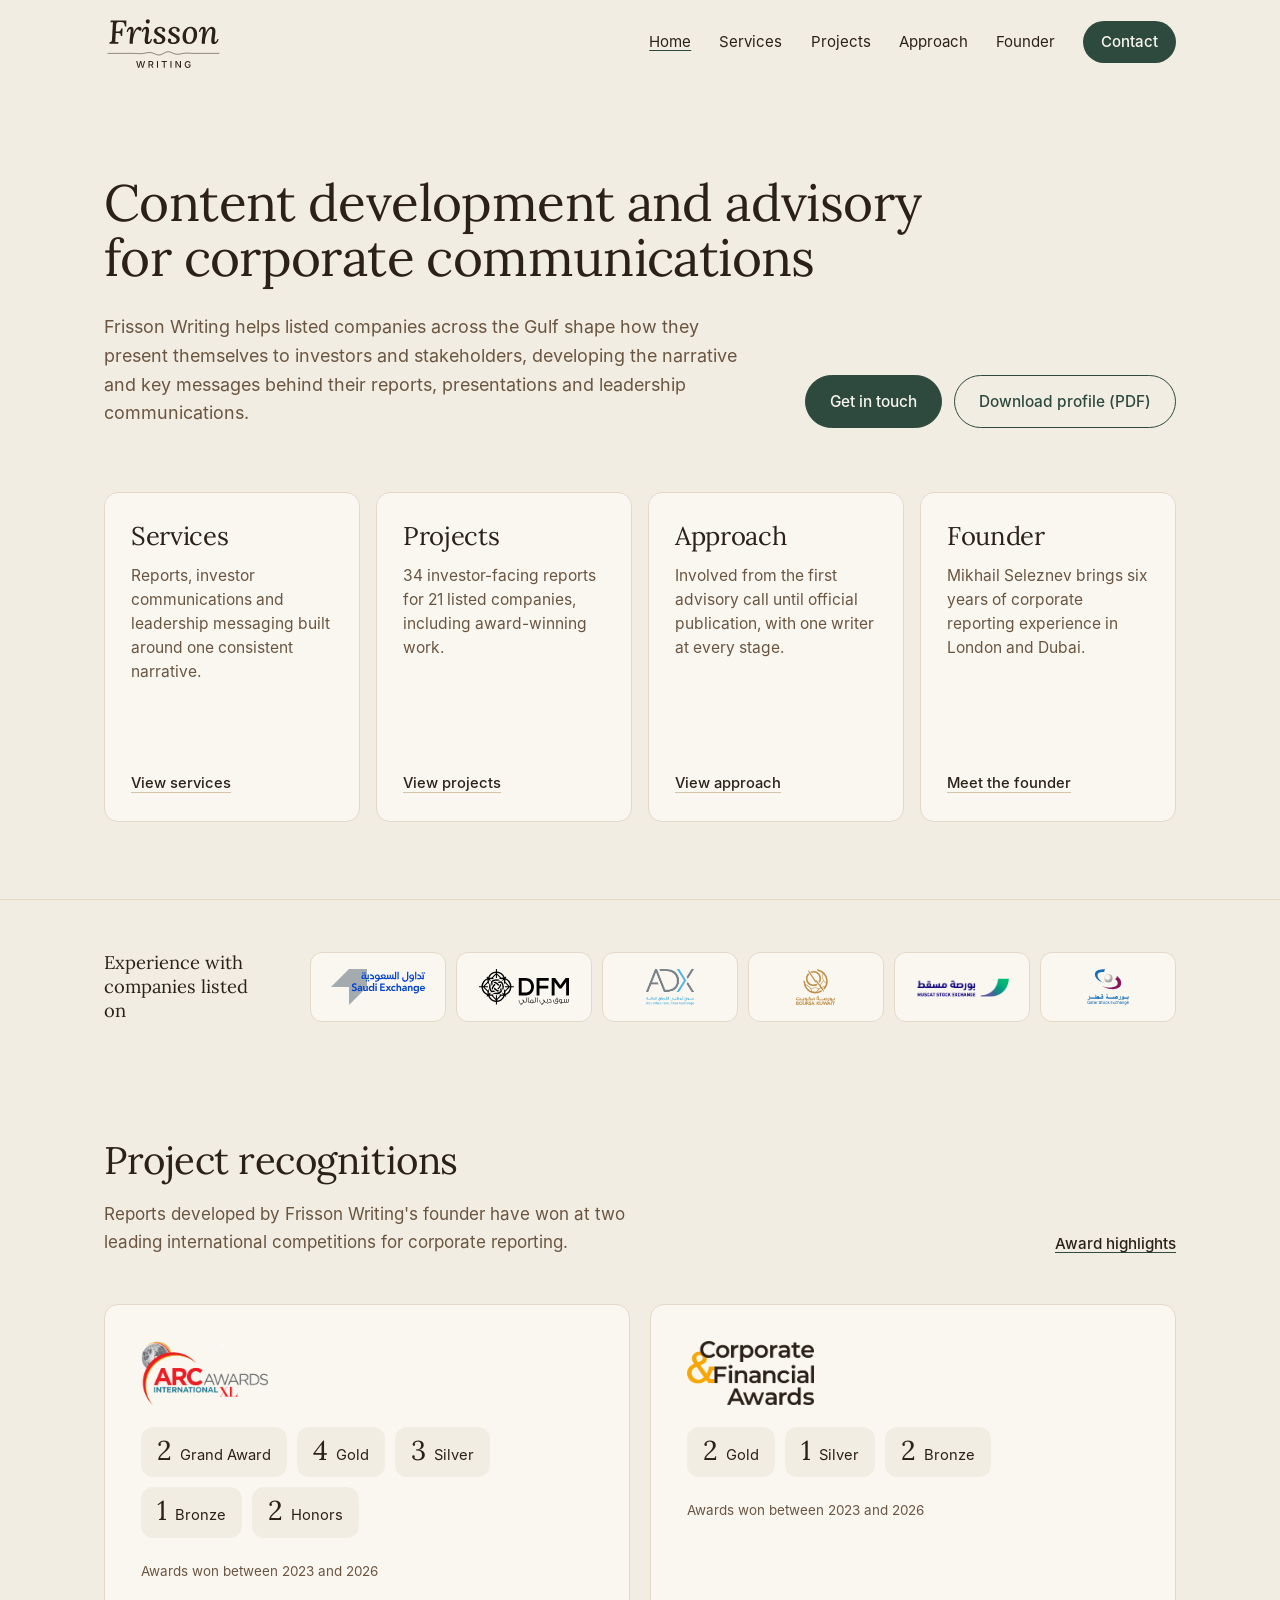
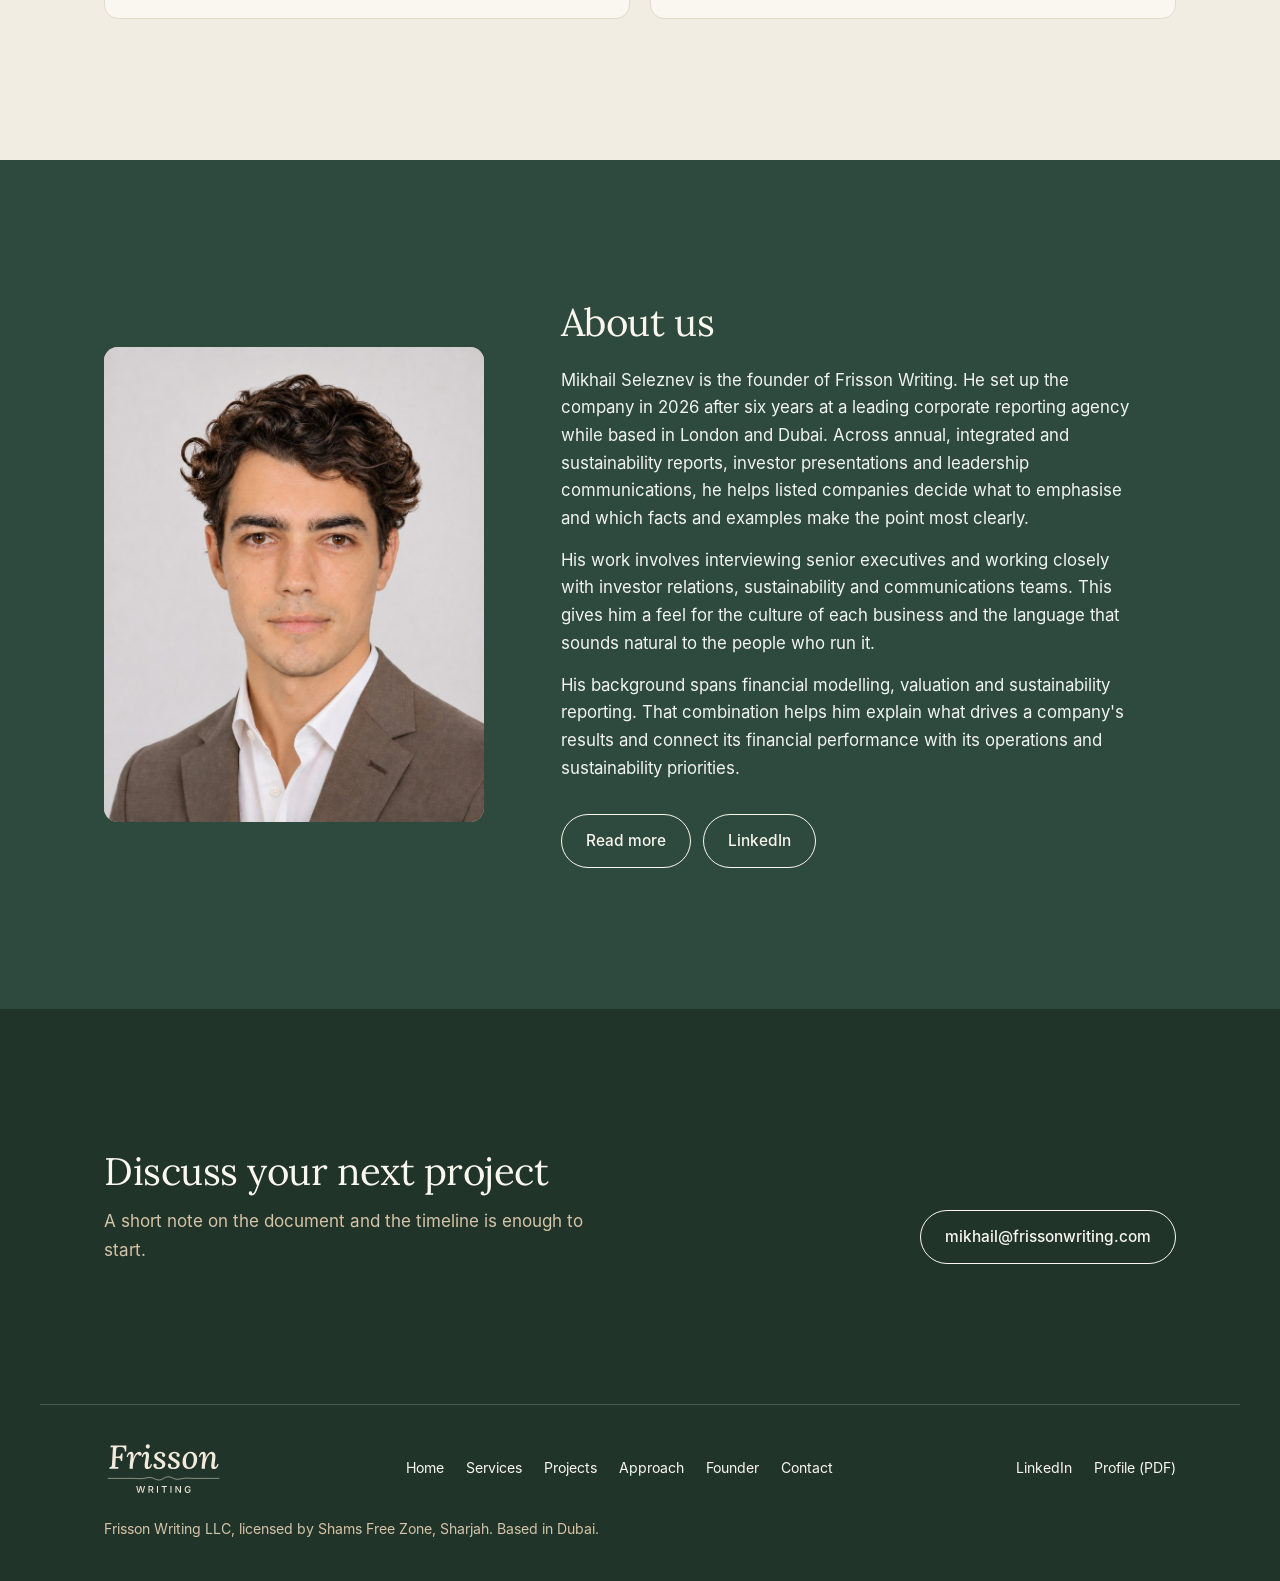
==== commit 251edc8a: "Founder bio rewritten in LinkedIn style; remove tile photo Co-Authored-By: Claude Opus 5.5 <noreply@" ====
--- a/index.html
+++ b/index.html
@@ -35,7 +35,7 @@
 <p class="lede">Frisson Writing helps listed companies across the Gulf shape how they present themselves to investors and stakeholders, developing the narrative and key messages behind their reports, presentations and leadership communications.</p>
 <div class="actions"><a class="btn solid" href="contact.html">Get in touch</a><a class="btn ghost" href="assets/frisson-writing-profile.pdf" download>Download profile (PDF)</a></div>
 </div>
-<nav class="tiles" aria-label="Explore Frisson Writing"><a class="tile" href="services.html"><div class="t-top"><h2>Services</h2></div><p>Reports, investor communications and leadership messaging built around one consistent narrative.</p><ul class="t-tags"><li>Annual and integrated reports</li><li>Sustainability reports</li><li>Governance reports</li><li>Investor communications</li><li>Advisory</li></ul><span class="t-go">View services</span></a><a class="tile" href="projects.html"><div class="t-top"><h2>Projects</h2></div><p>34 investor-facing reports for 21 listed companies, including award-winning work.</p><ul class="t-tags"><li>9 sectors</li><li>9 exchanges</li><li>ARC Awards</li><li>Corporate &amp; Financial Awards</li></ul><span class="t-go">View projects</span></a><a class="tile" href="approach.html"><div class="t-top"><h2>Approach</h2></div><p>Involved from the first advisory call until official publication, with one writer at every stage.</p><ul class="t-tags"><li>Consultancy</li><li>Structure</li><li>Interviews</li><li>Drafting</li><li>Design support</li></ul><span class="t-go">View approach</span></a><a class="tile" href="founder.html"><div class="t-top"><h2>Founder</h2><img class="t-face" src="assets/founder.jpg" alt="" width="56" height="56"></div><p>Mikhail Seleznev brings six years of corporate reporting experience in London and Dubai.</p><ul class="t-tags"><li>FMVA</li><li>CFA Sustainable Investing</li><li>Awards judge</li></ul><span class="t-go">Meet the founder</span></a></nav>
+<nav class="tiles" aria-label="Explore Frisson Writing"><a class="tile" href="services.html"><div class="t-top"><h2>Services</h2></div><p>Reports, investor communications and leadership messaging built around one consistent narrative.</p><ul class="t-tags"><li>Annual and integrated reports</li><li>Sustainability reports</li><li>Governance reports</li><li>Investor communications</li><li>Advisory</li></ul><span class="t-go">View services</span></a><a class="tile" href="projects.html"><div class="t-top"><h2>Projects</h2></div><p>34 investor-facing reports for 21 listed companies, including award-winning work.</p><ul class="t-tags"><li>9 sectors</li><li>9 exchanges</li><li>ARC Awards</li><li>Corporate &amp; Financial Awards</li></ul><span class="t-go">View projects</span></a><a class="tile" href="approach.html"><div class="t-top"><h2>Approach</h2></div><p>Involved from the first advisory call until official publication, with one writer at every stage.</p><ul class="t-tags"><li>Consultancy</li><li>Structure</li><li>Interviews</li><li>Drafting</li><li>Design support</li></ul><span class="t-go">View approach</span></a><a class="tile" href="founder.html"><div class="t-top"><h2>Founder</h2></div><p>Mikhail Seleznev brings six years of corporate reporting experience in London and Dubai.</p><ul class="t-tags"><li>FMVA</li><li>CFA Sustainable Investing</li><li>Awards judge</li></ul><span class="t-go">Meet the founder</span></a></nav>
 </div></section>
 
 <section class="sec-ex"><div class="wrap exstrip">
@@ -52,7 +52,7 @@
 <figure><div class="portrait"><img src="assets/founder.jpg" width="800" height="1000" alt="Mikhail Seleznev"></div></figure>
 <div class="bio">
 <h2>About us</h2>
-<p>Mikhail Seleznev is the founder of Frisson Writing. He set up the company in 2026 after six years at a leading corporate reporting agency in London and Dubai, where he led content development on annual and sustainability reports for companies listed in the GCC and internationally.</p><p>His work brings together financial analysis, sustainability reporting and investor messaging. He has interviewed more than 40 board members and senior executives, and those conversations shape every narrative he builds.</p>
+<p>Mikhail Seleznev is the founder of Frisson Writing. He set up the company in 2026 after six years at a leading corporate reporting agency while based in London and Dubai. Across annual, integrated and sustainability reports, investor presentations and leadership communications, he helps listed companies decide what to emphasise and which facts and examples make the point most clearly.</p><p>His work involves interviewing senior executives and working closely with investor relations, sustainability and communications teams. This gives him a feel for the culture of each business and the language that sounds natural to the people who run it.</p><p>His background spans financial modelling, valuation and sustainability reporting. That combination helps him explain what drives a company's results and connect its financial performance with its operations and sustainability priorities.</p>
 <div class="actions"><a class="btn ghost" href="founder.html">Read more</a><a class="btn ghost" href="https://www.linkedin.com/in/mikhail-seleznev-279470176" target="_blank" rel="noopener">LinkedIn</a></div>
 </div>
 </div></section>
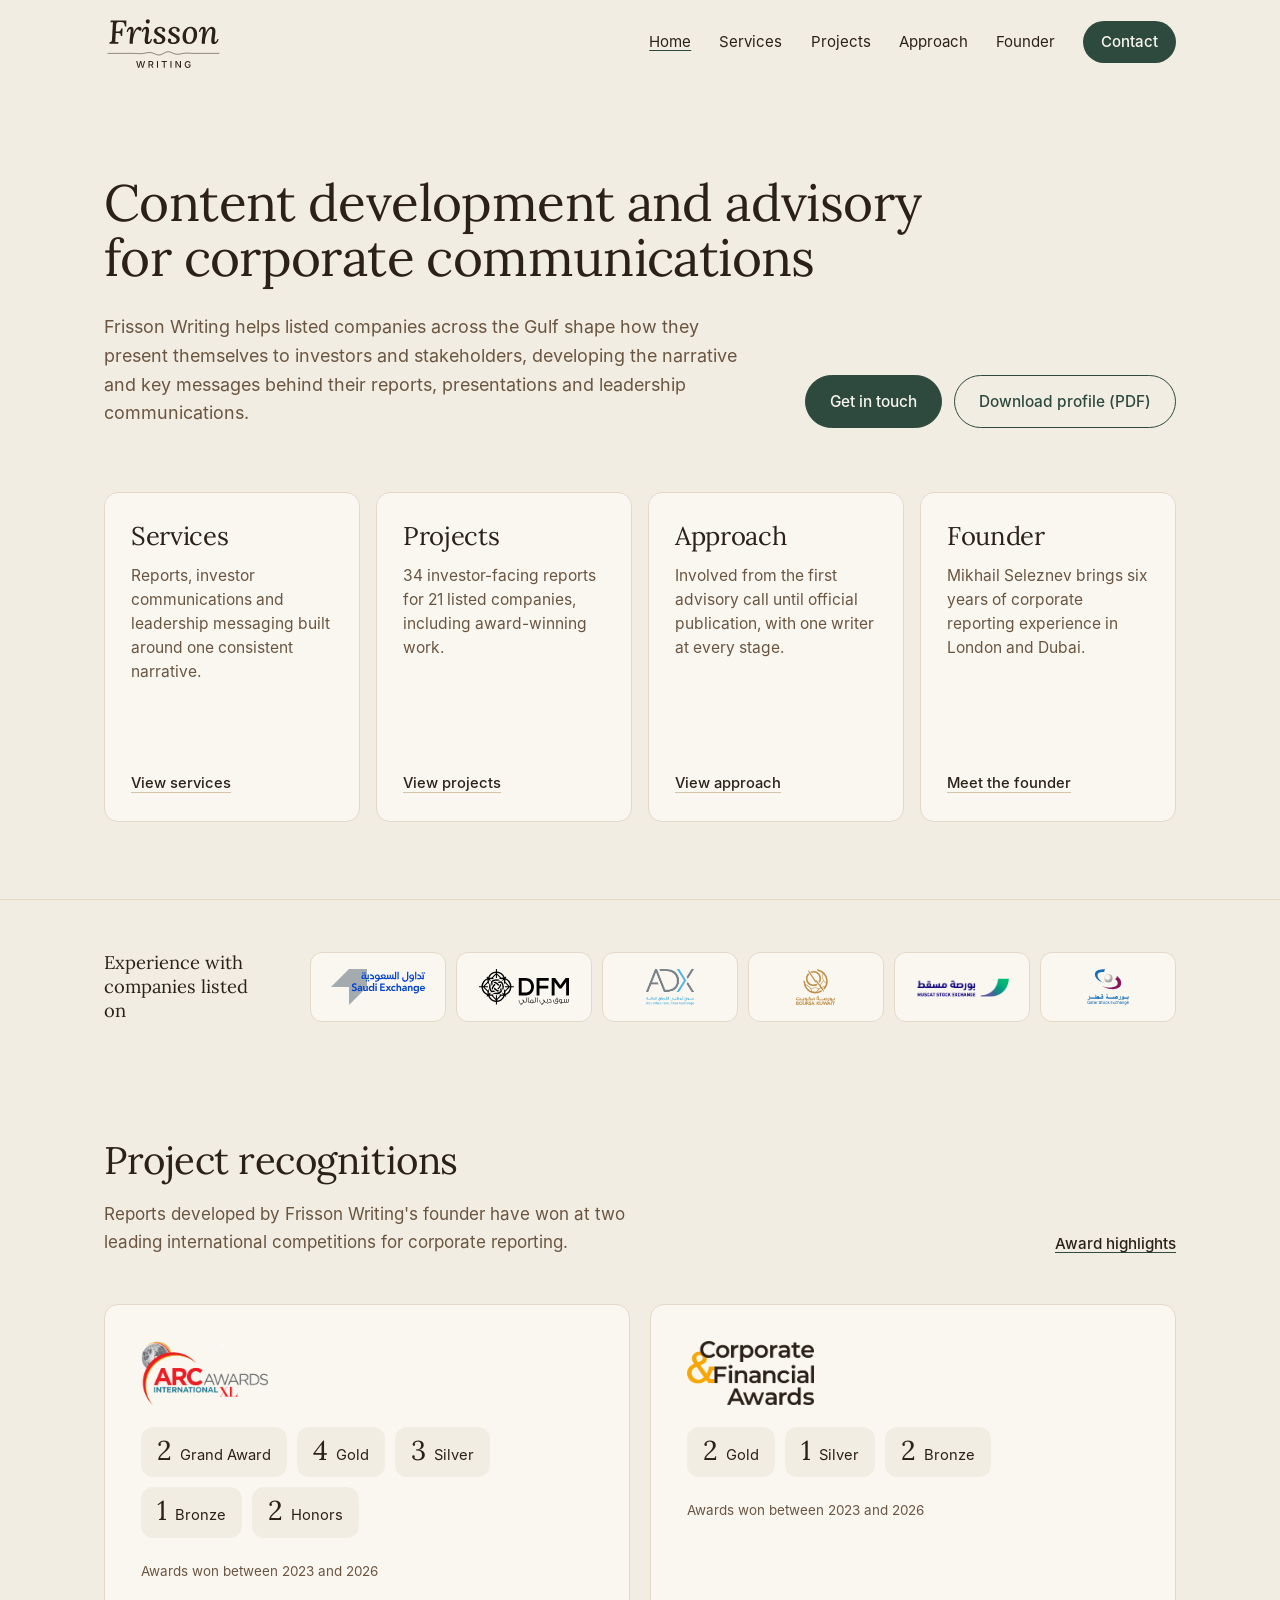
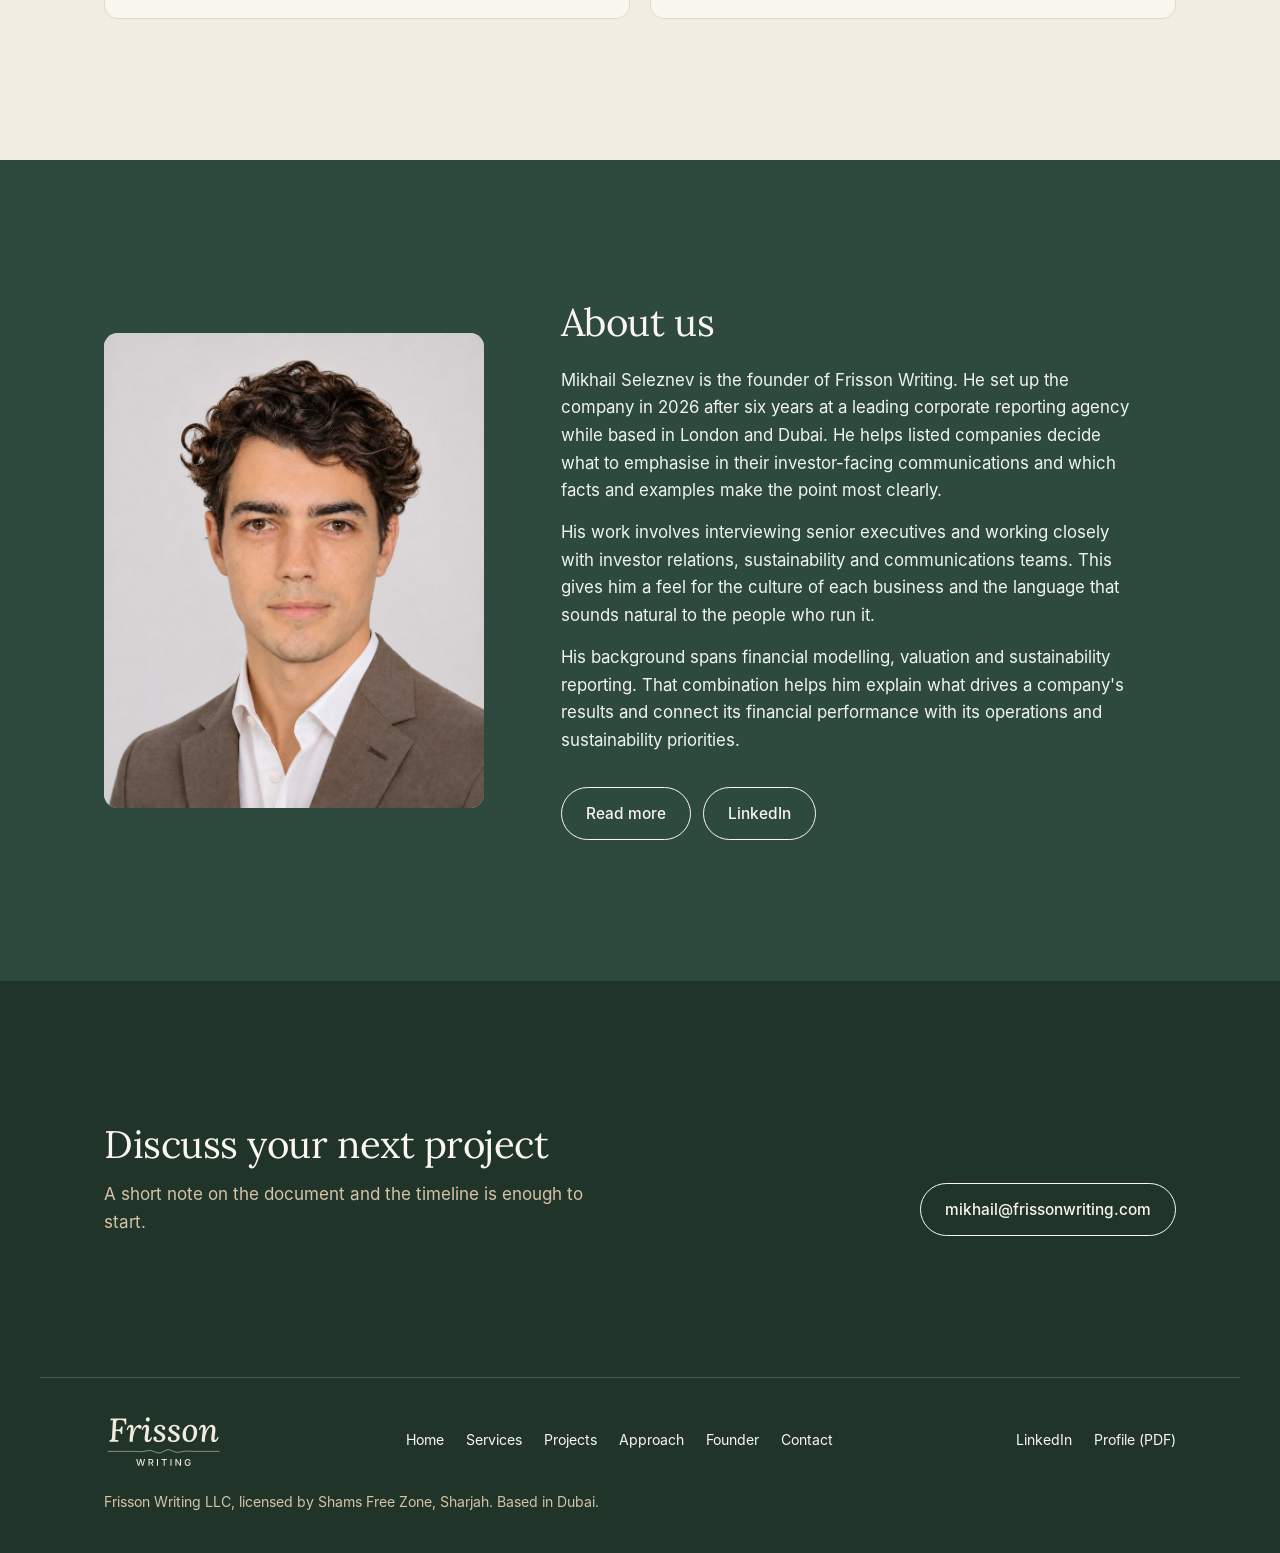
==== commit 6ac1e7e3: "Simplify founder bio sentence Co-Authored-By: Claude Opus 5.5 <noreply@anthropic.com> Claude-Session" ====
--- a/index.html
+++ b/index.html
@@ -52,7 +52,7 @@
 <figure><div class="portrait"><img src="assets/founder.jpg" width="800" height="1000" alt="Mikhail Seleznev"></div></figure>
 <div class="bio">
 <h2>About us</h2>
-<p>Mikhail Seleznev is the founder of Frisson Writing. He set up the company in 2026 after six years at a leading corporate reporting agency while based in London and Dubai. Across annual, integrated and sustainability reports, investor presentations and leadership communications, he helps listed companies decide what to emphasise and which facts and examples make the point most clearly.</p><p>His work involves interviewing senior executives and working closely with investor relations, sustainability and communications teams. This gives him a feel for the culture of each business and the language that sounds natural to the people who run it.</p><p>His background spans financial modelling, valuation and sustainability reporting. That combination helps him explain what drives a company's results and connect its financial performance with its operations and sustainability priorities.</p>
+<p>Mikhail Seleznev is the founder of Frisson Writing. He set up the company in 2026 after six years at a leading corporate reporting agency while based in London and Dubai. He helps listed companies decide what to emphasise in their investor-facing communications and which facts and examples make the point most clearly.</p><p>His work involves interviewing senior executives and working closely with investor relations, sustainability and communications teams. This gives him a feel for the culture of each business and the language that sounds natural to the people who run it.</p><p>His background spans financial modelling, valuation and sustainability reporting. That combination helps him explain what drives a company's results and connect its financial performance with its operations and sustainability priorities.</p>
 <div class="actions"><a class="btn ghost" href="founder.html">Read more</a><a class="btn ghost" href="https://www.linkedin.com/in/mikhail-seleznev-279470176" target="_blank" rel="noopener">LinkedIn</a></div>
 </div>
 </div></section>
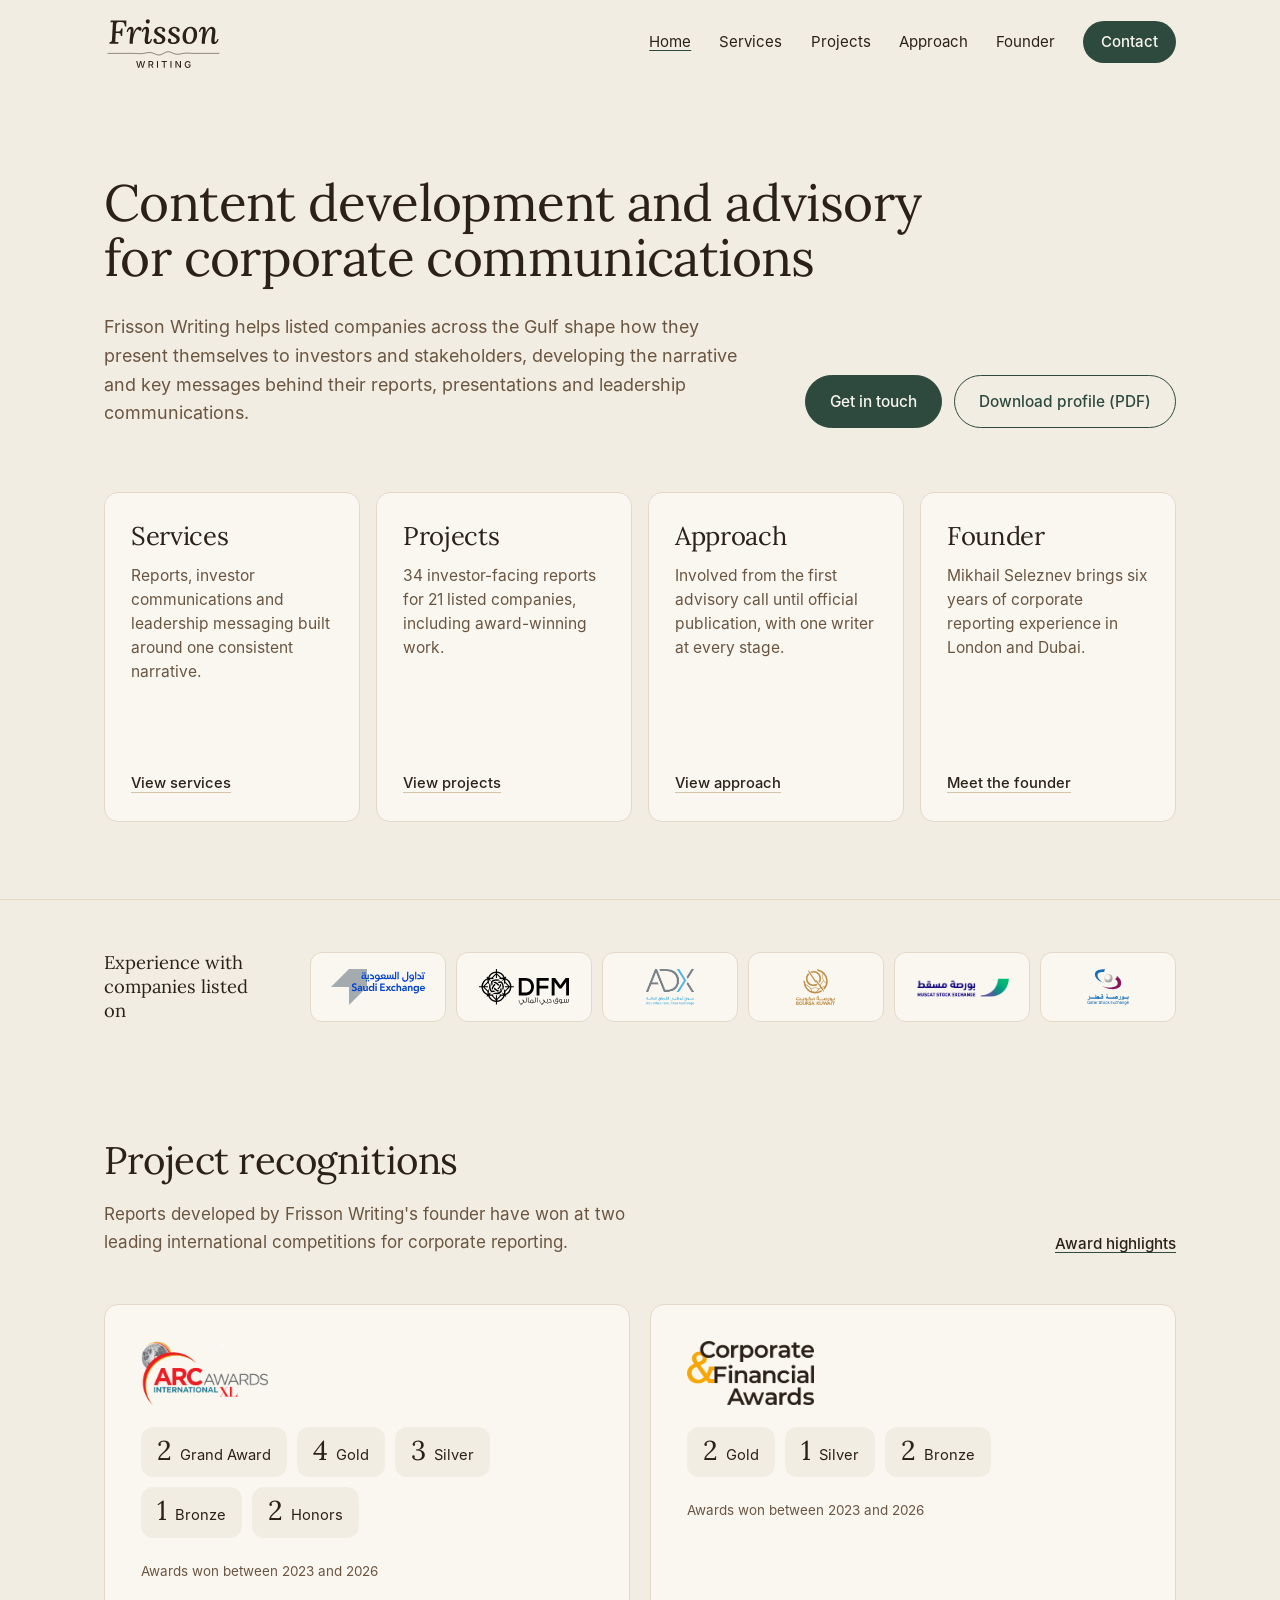
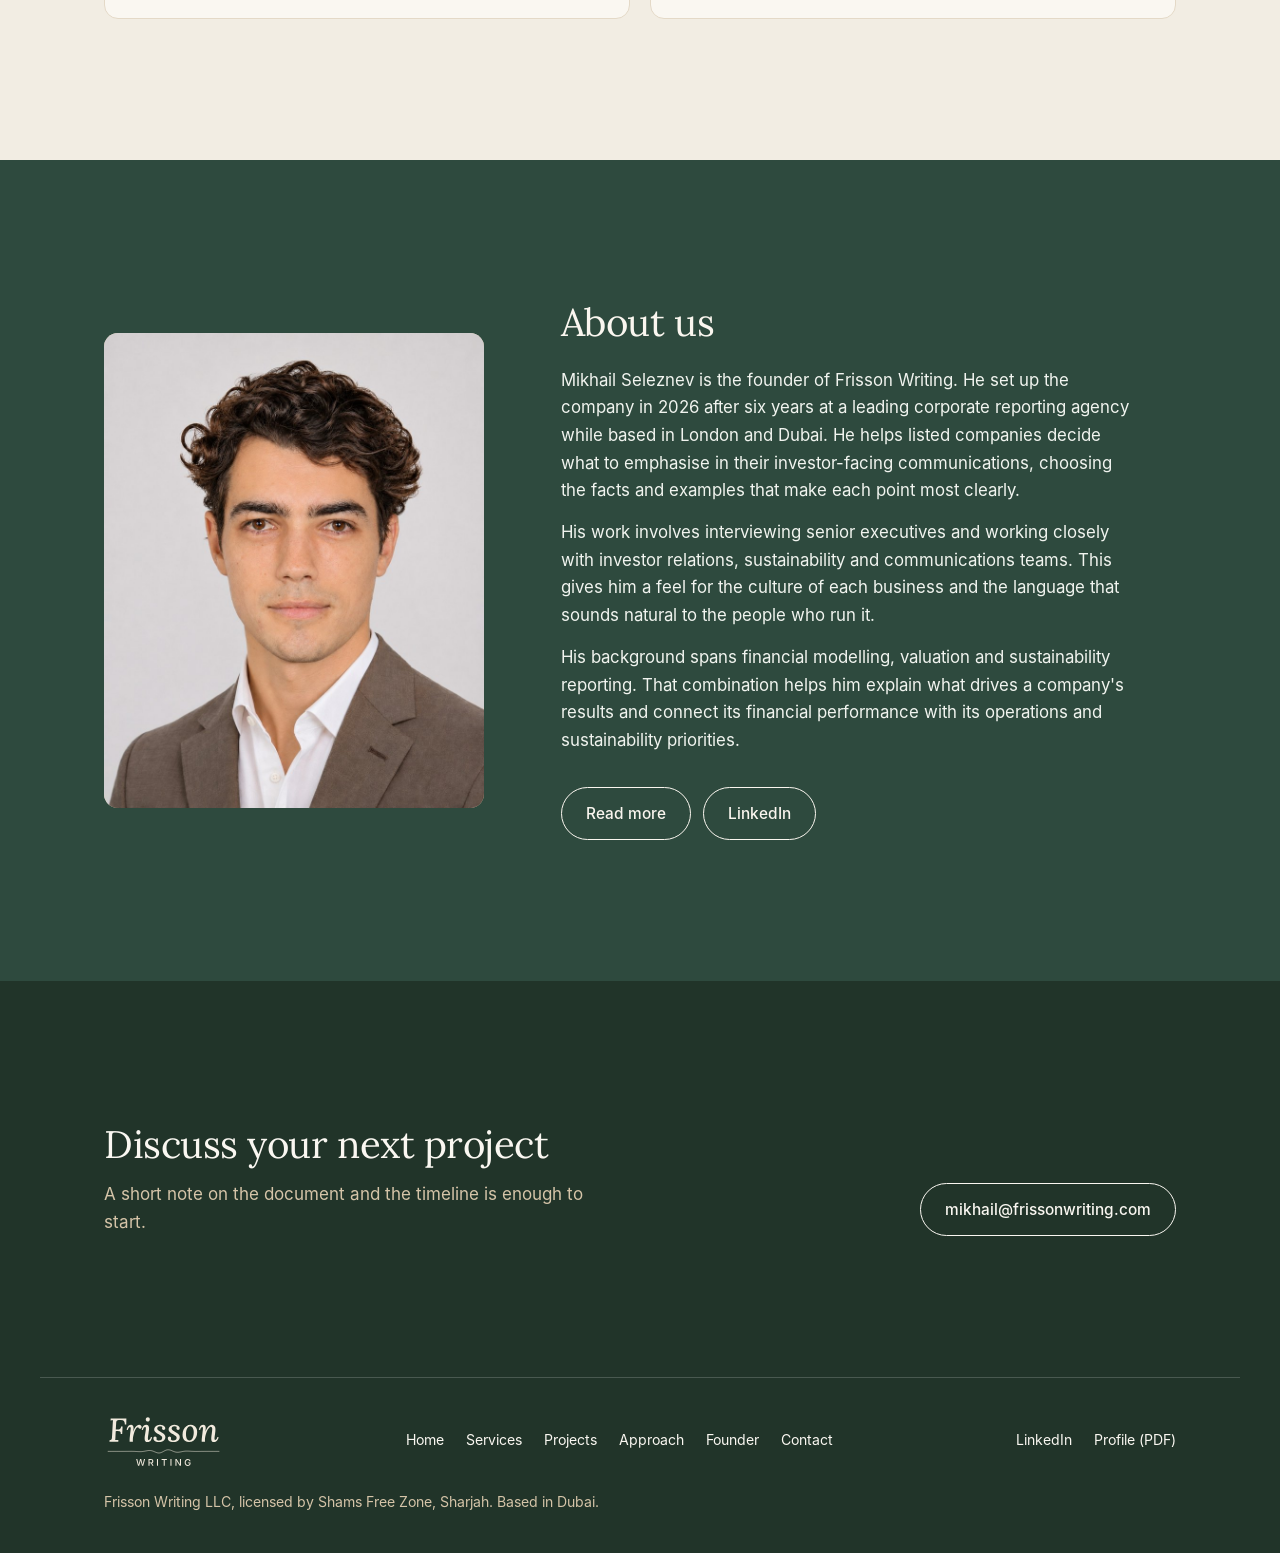
==== commit 45925775: "Founder bio wording Co-Authored-By: Claude Opus 5.5 <noreply@anthropic.com> Claude-Session: https://" ====
--- a/index.html
+++ b/index.html
@@ -52,7 +52,7 @@
 <figure><div class="portrait"><img src="assets/founder.jpg" width="800" height="1000" alt="Mikhail Seleznev"></div></figure>
 <div class="bio">
 <h2>About us</h2>
-<p>Mikhail Seleznev is the founder of Frisson Writing. He set up the company in 2026 after six years at a leading corporate reporting agency while based in London and Dubai. He helps listed companies decide what to emphasise in their investor-facing communications and which facts and examples make the point most clearly.</p><p>His work involves interviewing senior executives and working closely with investor relations, sustainability and communications teams. This gives him a feel for the culture of each business and the language that sounds natural to the people who run it.</p><p>His background spans financial modelling, valuation and sustainability reporting. That combination helps him explain what drives a company's results and connect its financial performance with its operations and sustainability priorities.</p>
+<p>Mikhail Seleznev is the founder of Frisson Writing. He set up the company in 2026 after six years at a leading corporate reporting agency while based in London and Dubai. He helps listed companies decide what to emphasise in their investor-facing communications, choosing the facts and examples that make each point most clearly.</p><p>His work involves interviewing senior executives and working closely with investor relations, sustainability and communications teams. This gives him a feel for the culture of each business and the language that sounds natural to the people who run it.</p><p>His background spans financial modelling, valuation and sustainability reporting. That combination helps him explain what drives a company's results and connect its financial performance with its operations and sustainability priorities.</p>
 <div class="actions"><a class="btn ghost" href="founder.html">Read more</a><a class="btn ghost" href="https://www.linkedin.com/in/mikhail-seleznev-279470176" target="_blank" rel="noopener">LinkedIn</a></div>
 </div>
 </div></section>
